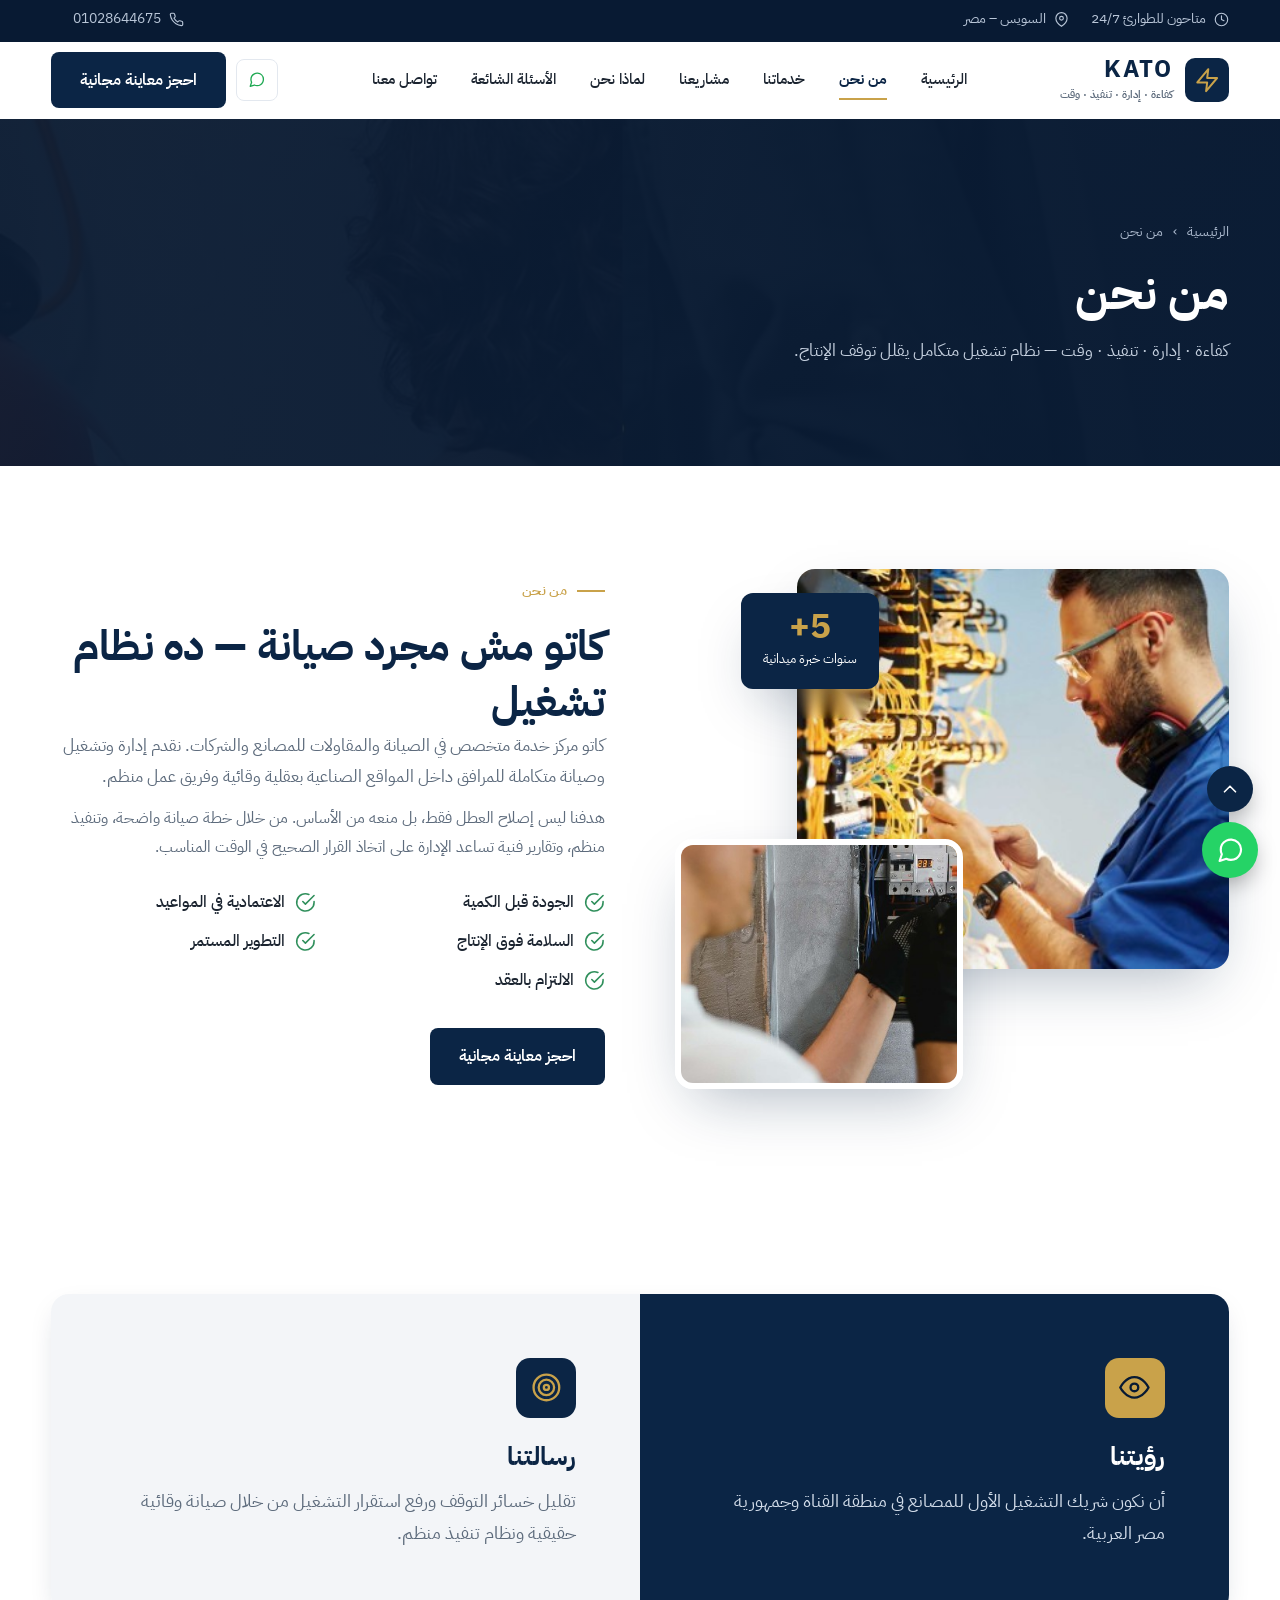
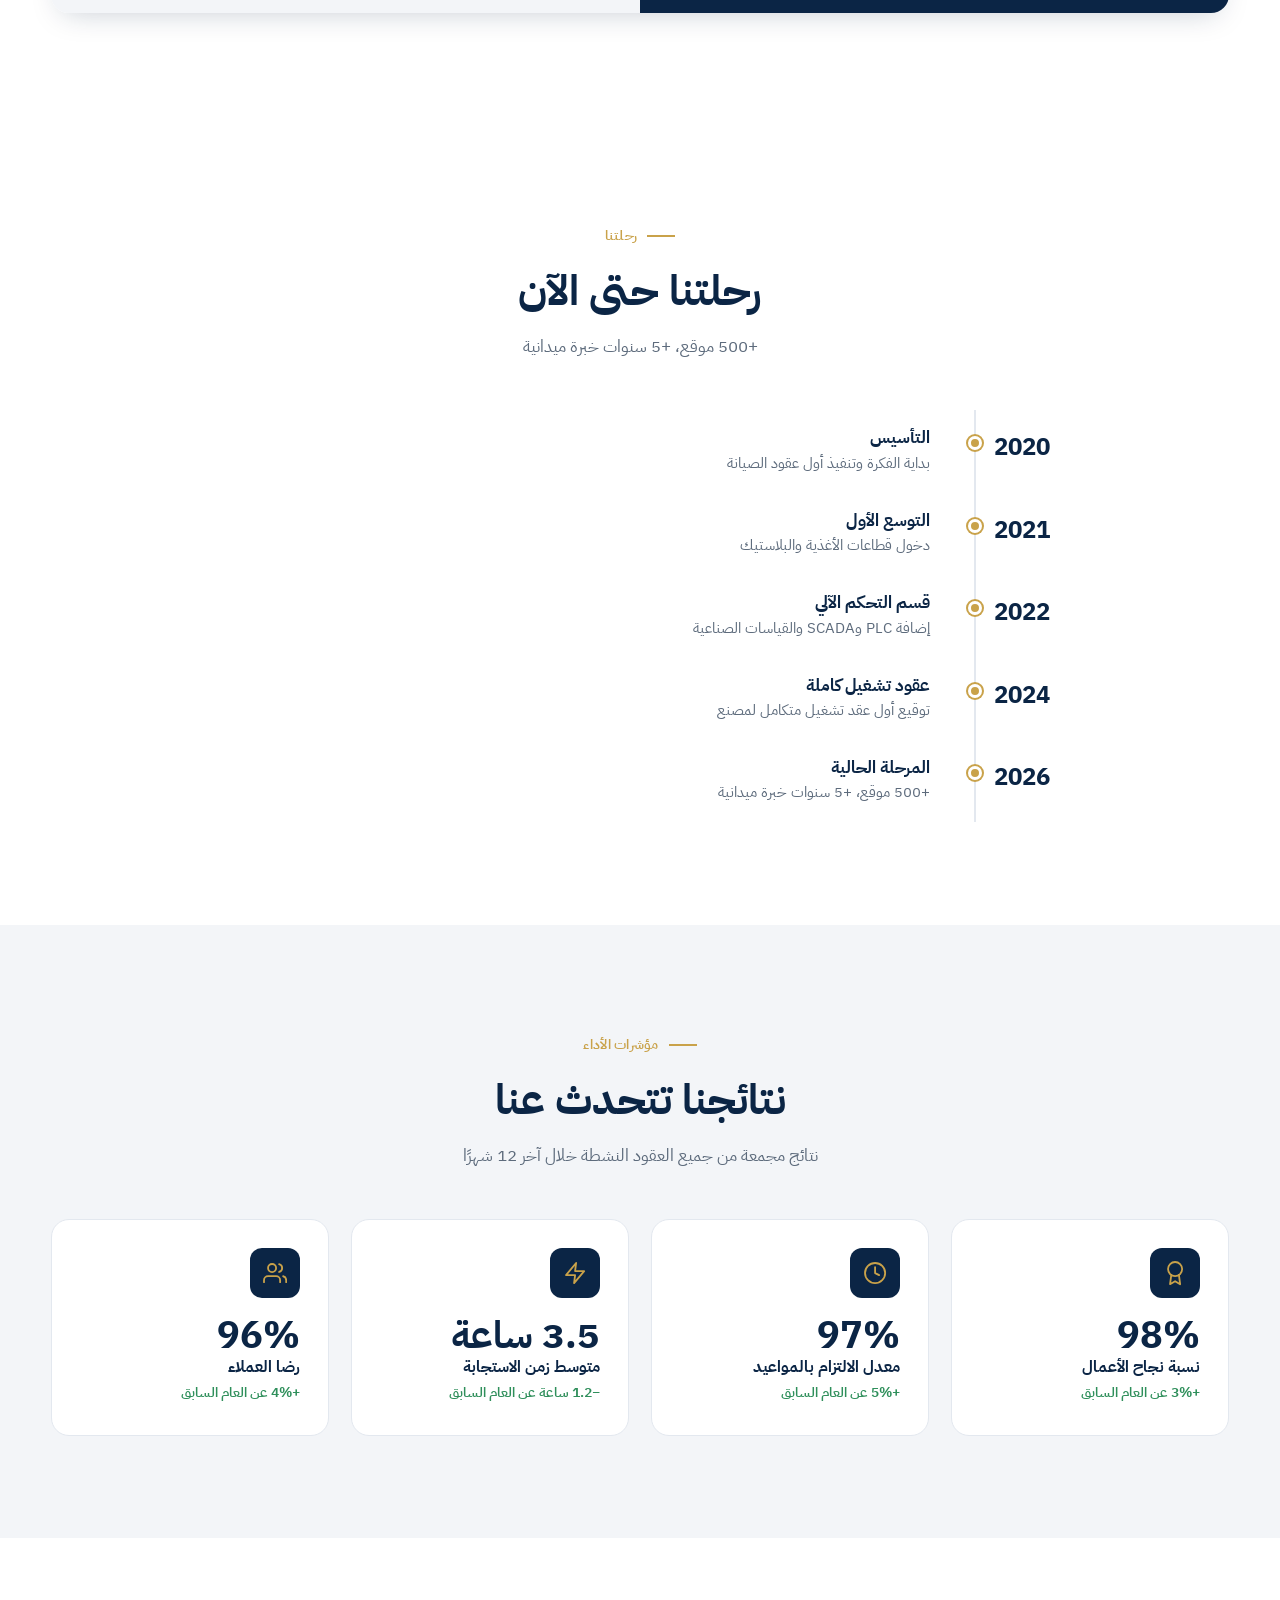
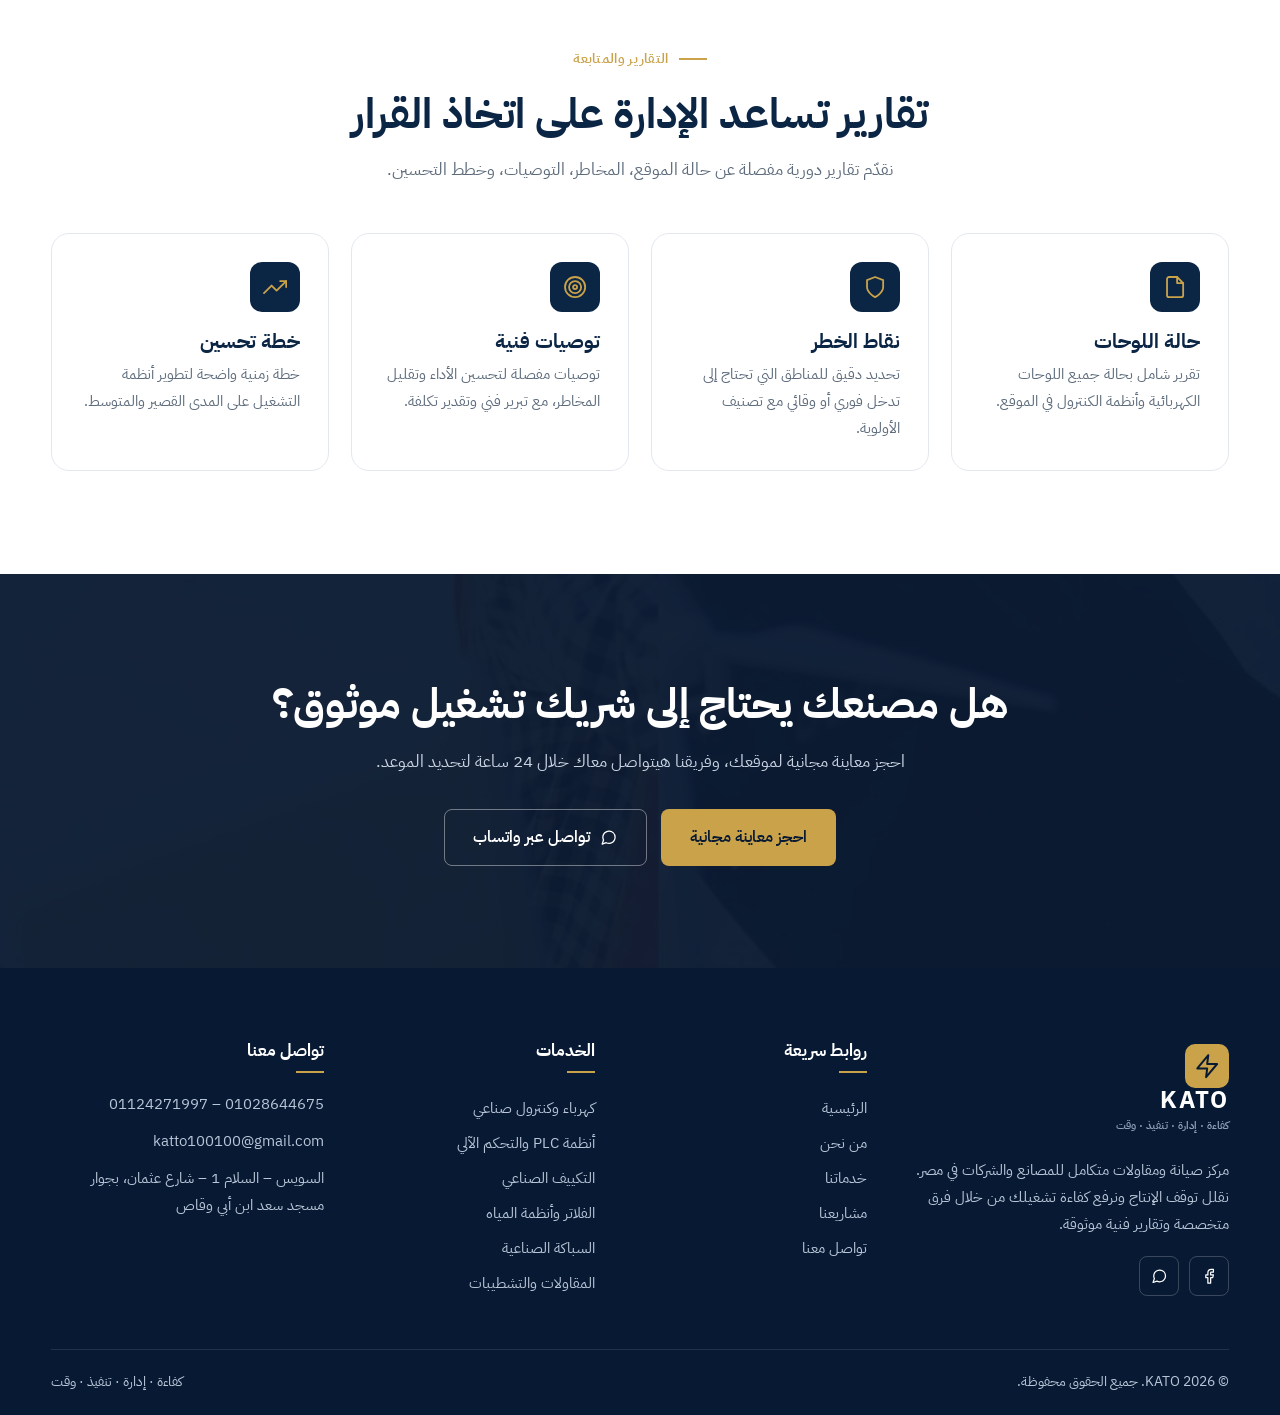
==== about.html @ 9196565a "Add files via upload" ====
<!DOCTYPE html>
<html lang="ar" dir="rtl">
<head>
<meta charset="UTF-8"><meta name="viewport" content="width=device-width,initial-scale=1">
<title>من نحن | KATO – كاتو</title>
<meta name="description" content="كاتو مركز خدمة متخصص في الصيانة والمقاولات للمصانع والشركات، بعقلية وقائية وفريق عمل منظم.">
<meta name="theme-color" content="#0b2545">
<meta property="og:title" content="من نحن | KATO – كاتو"><meta property="og:description" content="كاتو مركز خدمة متخصص في الصيانة والمقاولات للمصانع والشركات، بعقلية وقائية وفريق عمل منظم."><meta property="og:type" content="website"><meta property="og:locale" content="ar_AR">
<link rel="preconnect" href="https://fonts.googleapis.com"><link rel="preconnect" href="https://fonts.gstatic.com" crossorigin>
<link href="https://fonts.googleapis.com/css2?family=IBM+Plex+Sans+Arabic:wght@300;400;500;600;700&display=swap" rel="stylesheet">
<link rel="stylesheet" href="css/style.css">
</head>
<body data-page="about">
<a class="skip" href="#main">تخطي إلى المحتوى</a>
<div id="site-header"></div>
<main id="main">
<section class="phero"><div class="container"><nav class="crumb" aria-label="مسار التنقل"><a href="index.html">الرئيسية</a><span>›</span><span>من نحن</span></nav><h1>من نحن</h1><p class="lead">كفاءة · إدارة · تنفيذ · وقت — نظام تشغيل متكامل يقلل توقف الإنتاج.</p></div></section>
<div data-render="about"></div>
<div data-render="vision"></div>
<div data-render="timeline"></div>
<div data-render="kpis"></div>
<div data-render="reports"></div>
<div data-render="cta"></div>
</main>
<div id="site-footer"></div>
<script src="js/main.js" defer></script>
</body>
</html>
---- css/style.css ----
/* ===== KATO Premium — design tokens ===== */
:root{--navy:#0b2545;--navy-2:#13315c;--navy-3:#081a33;--ink:#1b2430;--mut:#5d6b7c;--line:#e3e8ef;--soft:#f3f5f8;--white:#fff;--gold:#c9a24a;--ok:#2f8f5b;
--r:10px;--r-lg:18px;--sh:0 10px 30px -12px rgba(11,37,69,.25);--sh-lg:0 24px 60px -20px rgba(11,37,69,.35);--w:1240px;--hh:76px;
--f:'IBM Plex Sans Arabic','Tajawal',system-ui,sans-serif}
*,*::before,*::after{box-sizing:border-box;margin:0;padding:0}
html{scroll-behavior:smooth;scroll-padding-top:calc(var(--hh) + 16px)}
body{font-family:var(--f);color:var(--ink);background:var(--white);line-height:1.8;font-size:16px;-webkit-font-smoothing:antialiased;overflow-x:hidden}
img{max-width:100%;display:block}a{color:inherit;text-decoration:none}ul,ol{list-style:none}button{font-family:inherit;cursor:pointer}
:focus-visible{outline:3px solid var(--gold);outline-offset:3px}
.skip{position:absolute;inset-inline-start:12px;top:-60px;background:var(--navy);color:#fff;padding:8px 16px;border-radius:8px;z-index:200}.skip:focus{top:12px}
svg.i{width:1.1em;height:1.1em;fill:none;stroke:currentColor;stroke-width:1.8;stroke-linecap:round;stroke-linejoin:round;flex:none}
.container{width:min(var(--w),92%);margin-inline:auto}.section{padding:clamp(64px,8vw,110px) 0}.section.soft{background:var(--soft)}.section.dark{background:var(--navy);color:#fff}
h1,h2,h3,h4{line-height:1.35;font-weight:700;color:var(--navy)}.dark h1,.dark h2,.dark h3,.dark h4{color:#fff}
h2{font-size:clamp(1.7rem,3.4vw,2.6rem)}h3{font-size:1.25rem}
.eyebrow{display:inline-flex;align-items:center;gap:10px;font-size:.9rem;font-weight:600;color:var(--gold);margin-bottom:14px;letter-spacing:.3px}.eyebrow::before{content:"";width:28px;height:2px;background:var(--gold)}
.lead{color:var(--mut);font-size:1.08rem;max-width:640px}.dark .lead{color:#c5d0df}
.sec-head{display:flex;justify-content:space-between;align-items:flex-end;gap:30px;margin-bottom:48px;flex-wrap:wrap}.sec-head .lead{margin-top:12px}.sec-head.center{flex-direction:column;align-items:center;text-align:center}
/* buttons */
.btn{display:inline-flex;align-items:center;justify-content:center;gap:10px;padding:13px 28px;border-radius:8px;font-weight:600;font-size:.98rem;border:1.5px solid transparent;transition:.3s;white-space:nowrap}
.btn-gold{background:var(--gold);color:var(--navy-3)}.btn-gold:hover{background:#d7b25c;transform:translateY(-2px);box-shadow:0 10px 24px -10px rgba(201,162,74,.8)}
.btn-navy{background:var(--navy);color:#fff}.btn-navy:hover{background:var(--navy-2);transform:translateY(-2px)}
.btn-ghost{border-color:rgba(255,255,255,.4);color:#fff}.btn-ghost:hover{background:#fff;color:var(--navy)}
.btn-line{border-color:var(--line);color:var(--navy)}.btn-line:hover{border-color:var(--navy);background:var(--navy);color:#fff}
.link{display:inline-flex;align-items:center;gap:8px;font-weight:600;color:var(--navy);transition:.3s}.link:hover{gap:14px;color:var(--gold)}
/* header */
.topstrip{background:var(--navy-3);color:#b9c6d8;font-size:.85rem}.topstrip .container{display:flex;justify-content:space-between;gap:16px;padding-block:7px;flex-wrap:wrap}.topstrip span{display:inline-flex;gap:8px;align-items:center;margin-inline-end:22px}
.header{position:sticky;top:0;z-index:100;background:rgba(255,255,255,.96);backdrop-filter:blur(8px);border-bottom:1px solid transparent;transition:.35s}.header .container{display:flex;align-items:center;justify-content:space-between;height:var(--hh);transition:.35s}
.header.scrolled{box-shadow:0 8px 30px -12px rgba(11,37,69,.28);border-color:var(--line)}.header.scrolled .container{height:62px}
.logo{display:flex;align-items:center;gap:12px}.logo .mk{width:44px;height:44px;border-radius:10px;background:var(--navy);color:var(--gold);display:grid;place-items:center;font-size:24px}.logo b{display:block;font-size:1.5rem;letter-spacing:2px;color:var(--navy);line-height:1}.logo small{display:block;font-size:.66rem;color:var(--mut);font-weight:600;margin-top:4px}
.nav{display:flex;gap:6px}.nav a{padding:8px 14px;border-radius:8px;font-weight:500;font-size:.95rem;color:var(--ink);position:relative;transition:.25s}.nav a:hover{color:var(--navy);background:var(--soft)}.nav a.active{color:var(--navy);font-weight:700}.nav a.active::after{content:"";position:absolute;inset-inline:14px;bottom:2px;height:2px;background:var(--gold)}
.hact{display:flex;gap:10px;align-items:center}.wa-btn{width:42px;height:42px;border-radius:8px;border:1.5px solid var(--line);display:grid;place-items:center;color:#1da851;transition:.3s}.wa-btn:hover{background:#25d366;color:#fff;border-color:#25d366}
.burger{display:none;width:44px;height:44px;border:1.5px solid var(--line);border-radius:8px;background:none;color:var(--navy);font-size:22px}
/* hero */
.hero{position:relative;background:var(--navy-3) url(../assets/images/banner1.jpg) center/cover;color:#fff;overflow:hidden}
.hero::before{content:"";position:absolute;inset:0;background:linear-gradient(270deg,rgba(8,26,51,.97) 30%,rgba(8,26,51,.78) 65%,rgba(8,26,51,.9));}
.hero::after{content:"";position:absolute;inset:0;background-image:linear-gradient(rgba(255,255,255,.04) 1px,transparent 1px),linear-gradient(90deg,rgba(255,255,255,.04) 1px,transparent 1px);background-size:56px 56px;mask:linear-gradient(90deg,#000,transparent 80%);-webkit-mask:linear-gradient(90deg,#000,transparent 80%)}
.hero>.container{position:relative;z-index:2;display:grid;grid-template-columns:1.15fr .85fr;gap:60px;align-items:center;padding-block:clamp(70px,9vw,110px) 200px}
.hero h1{color:#fff;font-size:clamp(2.1rem,4.8vw,3.9rem);font-weight:700;margin-bottom:22px}.hero h1 em{font-style:normal;color:var(--gold)}
.hero p.lead{color:#c9d4e3;margin-bottom:34px;font-size:1.12rem}.hero .cta{display:flex;gap:14px;flex-wrap:wrap}
.hero-media{position:relative;height:440px}.hero-media img{position:absolute;border-radius:var(--r-lg);object-fit:cover;box-shadow:var(--sh-lg);border:1px solid rgba(255,255,255,.15)}
.hero-media .a{width:72%;height:300px;inset-inline-end:0;top:0}.hero-media .b{width:58%;height:230px;inset-inline-start:0;bottom:0;border:4px solid var(--navy-3)}
.hero-badge{position:absolute;inset-inline-start:8%;top:18px;background:var(--gold);color:var(--navy-3);border-radius:12px;padding:12px 18px;font-weight:700;display:flex;gap:10px;align-items:center;box-shadow:var(--sh-lg);z-index:3}.hero-badge small{display:block;font-weight:500;font-size:.75rem}
.trustbar{position:absolute;inset-inline:0;bottom:64px;z-index:3;border-top:1px solid rgba(255,255,255,.12);background:rgba(8,26,51,.72);backdrop-filter:blur(6px)}
.trustbar ul{display:flex;justify-content:space-between;gap:20px;padding-block:20px;flex-wrap:wrap}.trustbar li{display:flex;gap:10px;align-items:center;font-size:.95rem;color:#dbe4f0}.trustbar li svg{color:var(--gold);width:1.3em;height:1.3em}
/* stats */
.stats{margin-top:-60px;position:relative;z-index:5}.stats-grid{display:grid;grid-template-columns:repeat(4,1fr);background:#fff;border-radius:var(--r-lg);box-shadow:var(--sh-lg);border:1px solid var(--line)}
.stat{padding:34px 28px;text-align:center;position:relative}.stat+.stat::before{content:"";position:absolute;inset-inline-start:0;top:24%;bottom:24%;width:1px;background:var(--line)}
.stat b{display:flex;justify-content:center;align-items:flex-start;gap:3px;font-size:clamp(2rem,4vw,3rem);line-height:1.1;color:var(--navy);font-weight:700}.stat b sup{font-size:.5em;color:var(--gold);margin-top:.3em}.stat>span{display:block;color:var(--mut);font-size:.95rem}
/* services cards */
.svc-grid{display:grid;grid-template-columns:repeat(3,1fr);gap:26px}
.svc{background:#fff;border:1px solid var(--line);border-radius:var(--r-lg);overflow:hidden;display:flex;flex-direction:column;transition:.4s}.svc:hover{transform:translateY(-8px);box-shadow:var(--sh-lg);border-color:transparent}
.svc .ph{position:relative;aspect-ratio:16/10;overflow:hidden}.svc .ph img{width:100%;height:100%;object-fit:cover;transition:.7s}.svc:hover .ph img{transform:scale(1.08)}
.svc .ph::after{content:"";position:absolute;inset:0;background:linear-gradient(0deg,rgba(8,26,51,.65),transparent 55%)}.svc .num{position:absolute;z-index:2;inset-inline-start:18px;bottom:14px;color:#fff;font-size:1.9rem;font-weight:700;opacity:.95}.svc .ico{position:absolute;z-index:2;inset-inline-end:16px;top:16px;width:46px;height:46px;border-radius:10px;background:var(--gold);color:var(--navy-3);display:grid;place-items:center;font-size:22px}
.svc .bd{padding:26px 26px 28px;display:flex;flex-direction:column;flex:1}.svc h3{margin-bottom:6px}.svc .sh{color:var(--mut);font-size:.92rem;margin-bottom:14px}.svc ul{margin-bottom:20px}.svc li{display:flex;gap:10px;padding:3px 0;font-size:.95rem}.svc li svg{color:var(--gold);margin-top:6px;width:1em}.svc .link{margin-top:auto}
/* featured */
.feat{display:grid;grid-template-columns:1fr 1fr;gap:70px;align-items:center}.feat .img{position:relative}.feat .img>img{width:100%;height:520px;object-fit:cover;border-radius:var(--r-lg);box-shadow:var(--sh-lg)}
.feat .float{position:absolute;inset-inline-end:-24px;bottom:34px;background:var(--navy);color:#fff;border-radius:14px;padding:22px 26px;box-shadow:var(--sh-lg);max-width:260px}.float b{font-size:1.5rem;color:var(--gold);display:block;line-height:1.3}.float span{font-size:.9rem;color:#c5d0df}
.steps-v li{display:flex;gap:20px;padding:20px 0;border-bottom:1px solid var(--line);position:relative}.steps-v li:last-child{border:0}.steps-v .k{width:56px;height:56px;border-radius:12px;background:var(--navy);color:var(--gold);display:grid;place-items:center;font-size:1.6rem;font-weight:700;flex:none}.steps-v h4{font-size:1.15rem}.steps-v p{color:var(--mut);font-size:.95rem}
/* about */
.about{display:grid;grid-template-columns:1fr 1fr;gap:70px;align-items:center}.about .imgs{position:relative;height:520px}.about .imgs img{position:absolute;object-fit:cover;border-radius:var(--r-lg);box-shadow:var(--sh-lg)}.about .i1{width:78%;height:400px;inset-inline-start:0;top:0}.about .i2{width:52%;height:250px;inset-inline-end:0;bottom:0;border:6px solid #fff}
.about .exp{position:absolute;inset-inline-end:12%;top:24px;background:var(--navy);color:#fff;padding:16px 22px;border-radius:12px;text-align:center;z-index:2;box-shadow:var(--sh-lg)}.exp b{display:block;font-size:2.2rem;color:var(--gold);line-height:1}
.checks{display:grid;grid-template-columns:1fr 1fr;gap:10px 24px;margin:26px 0 34px}.checks li{display:flex;gap:10px;align-items:center;font-weight:500}.checks svg{color:var(--ok);width:1.3em;height:1.3em}.about p+p{margin-top:12px;color:var(--mut)}.about .lead{margin-bottom:12px}
/* why */
.why{display:grid;grid-template-columns:.9fr 1.1fr;gap:64px;align-items:start}.why .sticky{position:sticky;top:110px}.why .sticky img{width:100%;height:480px;object-fit:cover;border-radius:var(--r-lg);margin-top:30px}
.why-list li{display:grid;grid-template-columns:70px 1fr;gap:18px;padding:26px 0;border-bottom:1px solid rgba(255,255,255,.14)}.why-list li:first-child{padding-top:0}.why-list b{font-size:2.4rem;color:var(--gold);font-weight:300;line-height:1}.why-list h4{font-size:1.2rem;margin-bottom:4px}.why-list p{color:#b9c6d8;font-size:.96rem}
/* industries */
.ind-grid{display:grid;grid-template-columns:repeat(4,1fr);gap:18px}.ind{position:relative;border-radius:var(--r-lg);overflow:hidden;aspect-ratio:3/4;color:#fff;isolation:isolate}.ind img{position:absolute;inset:0;width:100%;height:100%;object-fit:cover;z-index:-2;transition:.7s}.ind::before{content:"";position:absolute;inset:0;z-index:-1;background:linear-gradient(0deg,rgba(8,26,51,.92),rgba(8,26,51,.2) 60%);transition:.4s}
.ind:hover img{transform:scale(1.1)}.ind:hover::before{background:linear-gradient(0deg,rgba(11,37,69,.97),rgba(11,37,69,.7))}.ind .in{position:absolute;inset-inline:0;bottom:0;padding:22px}.ind h3{color:#fff;font-size:1.15rem}.ind p{font-size:.88rem;color:#d3ddea;max-height:0;opacity:0;overflow:hidden;transition:.5s}.ind:hover p,.ind:focus-within p{max-height:120px;opacity:1;margin-top:8px}.ind .n{position:absolute;inset-inline-start:20px;top:16px;font-size:.85rem;color:var(--gold);font-weight:700}
/* projects */
.filters{display:flex;gap:8px;flex-wrap:wrap;margin-bottom:34px}.filters button{padding:9px 22px;border-radius:30px;border:1.5px solid var(--line);background:#fff;font-weight:600;color:var(--ink);transition:.25s}.filters button:hover{border-color:var(--navy)}.filters button.on{background:var(--navy);color:#fff;border-color:var(--navy)}
.masonry{columns:3;column-gap:22px}.pj{break-inside:avoid;margin-bottom:22px;position:relative;border-radius:var(--r-lg);overflow:hidden;cursor:pointer;background:var(--navy);display:block;width:100%;border:0;text-align:start;color:#fff}.pj img{width:100%;object-fit:cover;transition:.7s}.pj.t1 img{aspect-ratio:4/5}.pj.t2 img{aspect-ratio:1/1}.pj.t3 img{aspect-ratio:4/3}.pj:hover img{transform:scale(1.06);opacity:.5}
.pj .ov{position:absolute;inset:0;padding:22px;display:flex;flex-direction:column;justify-content:flex-end;background:linear-gradient(0deg,rgba(8,26,51,.9),transparent 60%)}.pj .tp{font-size:.78rem;color:var(--gold);font-weight:700;letter-spacing:.3px}.pj h3{color:#fff;font-size:1.1rem;margin:2px 0}.pj small{color:#c5d0df;font-size:.84rem}.pj .pl{position:absolute;inset-inline-end:16px;top:16px;width:40px;height:40px;border-radius:50%;background:var(--gold);color:var(--navy-3);display:grid;place-items:center;opacity:0;transform:scale(.6);transition:.35s}.pj:hover .pl{opacity:1;transform:none}
.modal{position:fixed;inset:0;z-index:300;display:grid;place-items:center;padding:20px;background:rgba(8,26,51,.78);backdrop-filter:blur(4px)}.modal[hidden]{display:none}.mbox{background:#fff;border-radius:var(--r-lg);width:min(880px,100%);max-height:92vh;overflow:auto;display:grid;grid-template-columns:1fr 1fr;position:relative}.mbox img{width:100%;height:100%;min-height:340px;object-fit:cover}.mbox .mb{padding:38px 34px}.mbox .x{position:absolute;inset-inline-start:12px;top:12px;width:38px;height:38px;border-radius:50%;background:#fff;border:0;font-size:22px;color:var(--navy);z-index:2;box-shadow:var(--sh)}
.mbox dl{display:grid;grid-template-columns:auto 1fr;gap:6px 14px;margin:14px 0;font-size:.92rem}.mbox dt{color:var(--mut)}.mbox dd{font-weight:600}.res-pill{display:inline-flex;align-items:baseline;gap:10px;background:var(--soft);border-inline-start:3px solid var(--gold);padding:10px 16px;border-radius:8px;margin:12px 0 20px}.res-pill b{font-size:1.8rem;color:var(--navy);line-height:1}
/* process */
.proc{display:grid;grid-template-columns:repeat(6,1fr);gap:0;position:relative}.proc::before{content:"";position:absolute;top:32px;inset-inline:8%;height:2px;background:repeating-linear-gradient(90deg,var(--line) 0 8px,transparent 8px 14px)}
.pstep{text-align:center;padding:0 12px;position:relative}.pstep .c{width:64px;height:64px;border-radius:50%;background:#fff;border:2px solid var(--navy);color:var(--navy);display:grid;place-items:center;margin:0 auto 18px;font-weight:700;font-size:1.25rem;position:relative;z-index:1;transition:.35s}.pstep:hover .c{background:var(--navy);color:var(--gold);transform:translateY(-4px)}.pstep h4{font-size:1.02rem;margin-bottom:6px}.pstep p{font-size:.88rem;color:var(--mut);line-height:1.6}
/* safety */
.safety{display:grid;grid-template-columns:1fr 1fr;gap:64px;align-items:center}.safety .img{position:relative}.safety .img img{width:100%;height:470px;object-fit:cover;border-radius:var(--r-lg)}.safety .img::after{content:"";position:absolute;inset:-14px auto auto -14px;width:44%;height:44%;border:2px solid var(--gold);border-radius:var(--r-lg);z-index:-1}
.slist{display:grid;gap:14px;margin:28px 0}.slist li{display:flex;gap:14px;align-items:flex-start;padding:14px 18px;background:rgba(255,255,255,.06);border:1px solid rgba(255,255,255,.1);border-radius:10px}.slist svg{color:var(--gold);width:1.4em;height:1.4em;margin-top:3px}.badges{display:flex;flex-wrap:wrap;gap:10px}.badges span{padding:6px 16px;border:1px solid rgba(255,255,255,.28);border-radius:30px;font-size:.88rem;font-weight:600}
/* vision */
.vm{display:grid;grid-template-columns:1fr 1fr;border-radius:var(--r-lg);overflow:hidden;box-shadow:var(--sh)}.vm>div{padding:clamp(34px,5vw,64px)}.vm .v{background:var(--navy);color:#fff}.vm .m{background:var(--soft)}.vm .ic{width:60px;height:60px;border-radius:14px;display:grid;place-items:center;font-size:28px;margin-bottom:22px;background:var(--gold);color:var(--navy-3)}.vm .m .ic{background:var(--navy);color:var(--gold)}.vm h3{font-size:1.6rem;margin-bottom:12px}.vm .v h3{color:#fff}.vm p{font-size:1.1rem;color:var(--mut)}.vm .v p{color:#d3ddea}
/* testimonials */
.tes-grid{display:grid;grid-template-columns:repeat(3,1fr);gap:24px}.tes{background:#fff;border:1px solid var(--line);border-radius:var(--r-lg);padding:32px;position:relative;transition:.35s}.tes:hover{box-shadow:var(--sh);transform:translateY(-4px)}.tes::before{content:"”";position:absolute;inset-inline-end:26px;top:6px;font-size:5rem;line-height:1;color:var(--gold);opacity:.35;font-family:Georgia,serif}.stars{color:var(--gold);letter-spacing:3px;margin-bottom:12px}.tes p{color:var(--ink);margin-bottom:20px}.who{display:flex;gap:12px;align-items:center;border-top:1px solid var(--line);padding-top:16px}.who .av{width:46px;height:46px;border-radius:50%;background:var(--navy);color:var(--gold);display:grid;place-items:center;font-weight:700}.who b{display:block;color:var(--navy)}.who small{color:var(--mut)}
/* faq */
.faq-wrap{display:grid;grid-template-columns:.8fr 1.2fr;gap:64px;align-items:start}.faq details{border:1px solid var(--line);border-radius:12px;margin-bottom:12px;background:#fff;transition:.3s}.faq details[open]{border-color:var(--navy);box-shadow:var(--sh)}.faq summary{cursor:pointer;list-style:none;padding:20px 24px;font-weight:600;color:var(--navy);display:flex;justify-content:space-between;align-items:center;gap:16px}.faq summary::-webkit-details-marker{display:none}.faq summary svg{transition:.3s;color:var(--gold)}.faq details[open] summary svg{transform:rotate(45deg)}.faq .ans{padding:0 24px 22px;color:var(--mut)}
/* cta */
.cta-band{position:relative;background:var(--navy-3) url(../assets/images/banner2.jpg) center/cover;color:#fff;text-align:center;isolation:isolate}.cta-band::before{content:"";position:absolute;inset:0;background:rgba(8,26,51,.88);z-index:-1}.cta-band h2{color:#fff;max-width:760px;margin:0 auto 14px}.cta-band .lead{margin:0 auto 32px;color:#c9d4e3}.cta-band .cta{display:flex;gap:14px;justify-content:center;flex-wrap:wrap}
/* plans */
.plans{display:grid;grid-template-columns:repeat(3,1fr);gap:24px;align-items:stretch}.plan{border:1px solid var(--line);border-radius:var(--r-lg);padding:34px 30px;background:#fff;display:flex;flex-direction:column;position:relative}.plan.rec{background:var(--navy);color:#fff;border-color:var(--navy);transform:translateY(-12px);box-shadow:var(--sh-lg)}.plan.rec h3{color:#fff}.plan .bd{align-self:flex-start;font-size:.78rem;font-weight:700;letter-spacing:.5px;padding:3px 14px;border-radius:30px;background:var(--soft);color:var(--navy);margin-bottom:14px}.plan.rec .bd{background:var(--gold);color:var(--navy-3)}.plan>p{color:var(--mut);font-size:.95rem;margin:8px 0 18px}.plan.rec>p{color:#c5d0df}.plan table{width:100%;border-collapse:collapse;font-size:.92rem;margin-bottom:22px}.plan td{padding:9px 0;border-bottom:1px solid var(--line)}.plan.rec td{border-color:rgba(255,255,255,.14)}.plan td:first-child{color:var(--mut)}.plan.rec td:first-child{color:#aab8cc}.plan td:last-child{font-weight:600;text-align:end}.plan .btn{margin-top:auto}.plan small{display:block;margin-top:12px;color:var(--mut);font-size:.8rem;text-align:center}.plan.rec small{color:#aab8cc}
/* service detail rows */
.drow{display:grid;grid-template-columns:1fr 1fr;gap:60px;align-items:center;padding-block:56px;border-bottom:1px solid var(--line)}.drow:last-child{border:0}.drow:nth-child(even) .dimg{order:2}.dimg{position:relative}.dimg img{width:100%;height:420px;object-fit:cover;border-radius:var(--r-lg);box-shadow:var(--sh)}.dimg .big{position:absolute;inset-inline-end:-10px;top:-28px;font-size:5rem;font-weight:700;color:var(--navy);opacity:.09;line-height:1}
.dcols{display:grid;grid-template-columns:1fr 1fr;gap:26px;margin:22px 0}.dcols h4{font-size:1rem;margin-bottom:8px;padding-bottom:8px;border-bottom:2px solid var(--gold);display:inline-block}.dcols li{display:flex;gap:8px;font-size:.93rem;padding:2px 0;color:var(--mut)}.dcols li svg{color:var(--ok);margin-top:7px;width:.95em}.tags{display:flex;flex-wrap:wrap;gap:8px;margin-bottom:22px}.tags span{font-size:.82rem;padding:3px 14px;background:var(--soft);border-radius:30px;color:var(--navy);font-weight:500}
/* misc blocks */
.grid4{display:grid;grid-template-columns:repeat(4,1fr);gap:22px}.card{background:#fff;border:1px solid var(--line);border-radius:var(--r-lg);padding:28px;transition:.35s}.card:hover{box-shadow:var(--sh);transform:translateY(-4px)}.card .ic{width:50px;height:50px;border-radius:12px;background:var(--navy);color:var(--gold);display:grid;place-items:center;font-size:22px;margin-bottom:16px}.card p{color:var(--mut);font-size:.94rem;margin-top:6px}.card .big{font-size:2.4rem;font-weight:700;color:var(--navy);line-height:1.1}.card .tr{color:var(--ok);font-weight:600;font-size:.88rem}
.tl{position:relative;max-width:820px;margin-inline:auto}.tl::before{content:"";position:absolute;inset-inline-start:74px;top:0;bottom:0;width:2px;background:var(--line)}.tl li{display:grid;grid-template-columns:100px 1fr;gap:20px;padding:16px 0;position:relative}.tl li::after{content:"";position:absolute;inset-inline-start:68px;top:26px;width:14px;height:14px;border-radius:50%;background:var(--gold);border:3px solid #fff;box-shadow:0 0 0 2px var(--gold)}.tl b{font-size:1.5rem;color:var(--navy)}.tl h4{font-size:1.08rem}.tl p{color:var(--mut);font-size:.94rem}
.phero{background:var(--navy) url(../assets/images/banner3.jpg) center/cover;color:#fff;position:relative;isolation:isolate;padding-block:clamp(60px,8vw,100px)}.phero::before{content:"";position:absolute;inset:0;background:linear-gradient(270deg,rgba(8,26,51,.96),rgba(8,26,51,.85));z-index:-1}.phero h1{color:#fff;font-size:clamp(2rem,4vw,3rem);margin-bottom:10px}.phero .lead{color:#c5d0df}.crumb{display:flex;gap:10px;font-size:.88rem;color:#aab8cc;margin-bottom:16px;align-items:center}.crumb a:hover{color:var(--gold)}
/* contact */
.ct{display:grid;grid-template-columns:.85fr 1.15fr;gap:56px;align-items:start}.cinfo li{display:flex;gap:16px;padding:16px 0;border-bottom:1px solid var(--line);align-items:flex-start}.cinfo .ic{width:46px;height:46px;border-radius:10px;background:var(--navy);color:var(--gold);display:grid;place-items:center;font-size:20px;flex:none}.cinfo h4{font-size:1rem}.cinfo a,.cinfo span{color:var(--mut);font-size:.94rem;word-break:break-word}.cinfo a:hover{color:var(--navy)}
.form{background:#fff;border:1px solid var(--line);border-radius:var(--r-lg);padding:clamp(24px,4vw,44px);box-shadow:var(--sh)}.form h3{margin-bottom:4px}.frow{display:grid;grid-template-columns:1fr 1fr;gap:16px}.field{margin-top:16px}.field label{display:block;font-weight:600;font-size:.92rem;margin-bottom:6px;color:var(--navy)}.field input,.field select,.field textarea{width:100%;padding:13px 16px;border:1.5px solid var(--line);border-radius:8px;font:inherit;background:var(--soft);transition:.25s}.field input:focus,.field select:focus,.field textarea:focus{outline:0;border-color:var(--navy);background:#fff}.field.err input,.field.err select,.field.err textarea{border-color:#c0392b}.field em{color:#c0392b;font-size:.82rem;font-style:normal;display:block;min-height:0}.form .btn{width:100%;margin-top:22px}.ok{margin-top:16px;padding:14px 18px;border-radius:8px;background:#e8f5ee;color:#1f6b45;font-weight:600}
.map{margin-top:56px;border-radius:var(--r-lg);overflow:hidden;box-shadow:var(--sh);height:380px}.map iframe{width:100%;height:100%;border:0}
/* footer */
.footer{background:var(--navy-3);color:#b9c6d8;padding-top:72px}.fgrid{display:grid;grid-template-columns:1.4fr 1fr 1fr 1.2fr;gap:44px;padding-bottom:48px}.footer h4{color:#fff;font-size:1.05rem;margin-bottom:18px;position:relative;padding-bottom:10px}.footer h4::after{content:"";position:absolute;inset-inline-start:0;bottom:0;width:28px;height:2px;background:var(--gold)}.footer a{display:block;padding:4px 0;font-size:.94rem;transition:.25s}.footer a:hover{color:var(--gold);padding-inline-start:6px}.footer p{font-size:.94rem;margin-bottom:10px}.footer .logo b{color:#fff}.footer .logo small{color:#8fa1ba}.footer .logo{margin-bottom:18px}.footer .logo .mk{background:var(--gold);color:var(--navy-3)}
.soc{display:flex;gap:10px;margin-top:18px}.footer .soc a{width:40px;height:40px;border-radius:8px;border:1px solid rgba(255,255,255,.2);display:grid;place-items:center;padding:0;color:#fff}.footer .soc a:hover{background:var(--gold);color:var(--navy-3);padding:0;border-color:var(--gold)}.fbot{border-top:1px solid rgba(255,255,255,.1);padding-block:20px;display:flex;justify-content:space-between;gap:12px;font-size:.86rem;flex-wrap:wrap}
.fab{position:fixed;inset-inline-start:22px;bottom:22px;display:flex;flex-direction:column;gap:10px;z-index:90}.fab a,.fab button{width:56px;height:56px;border-radius:50%;display:grid;place-items:center;color:#fff;font-size:26px;box-shadow:0 10px 24px -6px rgba(0,0,0,.4);border:0;transition:.3s}.fab .wa{background:#25d366}.fab .wa:hover{transform:scale(1.08)}.fab .up{background:var(--navy);width:46px;height:46px;font-size:20px;margin-inline:5px;opacity:0;visibility:hidden;transform:translateY(10px)}.fab .up.show{opacity:1;visibility:visible;transform:none}
/* reveal */
.rv{opacity:0;transform:translateY(28px);transition:opacity .8s,transform .8s}.rv.in{opacity:1;transform:none}.d1{transition-delay:.1s}.d2{transition-delay:.2s}.d3{transition-delay:.3s}
/* responsive */
@media(max-width:1080px){.svc-grid,.tes-grid,.plans{grid-template-columns:repeat(2,1fr)}.ind-grid,.grid4{grid-template-columns:repeat(2,1fr)}.proc{grid-template-columns:repeat(3,1fr);row-gap:36px}.proc::before{display:none}.fgrid{grid-template-columns:1fr 1fr}.masonry{columns:2}.plan.rec{transform:none}}
@media(max-width:900px){.nav{position:fixed;inset-inline:0;top:var(--hh);background:#fff;flex-direction:column;padding:16px 4%;gap:0;border-bottom:1px solid var(--line);box-shadow:var(--sh);transform:translateY(-130%);transition:.4s;z-index:-1}.nav.open{transform:none}.nav a{padding:14px 8px;border-bottom:1px solid var(--soft)}.nav a.active::after{display:none}.burger{display:grid;place-items:center}.hact .btn{display:none}
.hero>.container,.feat,.about,.why,.safety,.faq-wrap,.ct,.drow,.vm,.mbox{grid-template-columns:1fr}.hero-media{display:none}.hero>.container{padding-bottom:190px}.stats-grid{grid-template-columns:repeat(2,1fr)}.stat:nth-child(3)::before{display:none}.stat:nth-child(n+3){border-top:1px solid var(--line)}.feat .float{inset-inline-end:12px}.feat .img>img,.safety .img img,.dimg img{height:320px}.about .imgs{height:420px}.drow:nth-child(even) .dimg{order:0}.why .sticky{position:static}.dcols{grid-template-columns:1fr}.mbox img{min-height:220px;height:240px}.trustbar ul{gap:10px 20px}}
@media(max-width:600px){.svc-grid,.tes-grid,.plans,.checks,.frow{grid-template-columns:1fr}.masonry{columns:1}.ind-grid{grid-template-columns:1fr 1fr;gap:12px}.ind{aspect-ratio:1/1.15}.proc{grid-template-columns:1fr;gap:0}.pstep{display:grid;grid-template-columns:64px 1fr;gap:16px;text-align:start;padding:0 0 26px;position:relative}.pstep .c{margin:0}.pstep::after{content:"";position:absolute;inset-inline-start:31px;top:64px;bottom:0;width:2px;background:var(--line)}.pstep:last-child::after{display:none}.grid4{grid-template-columns:1fr}.fgrid{grid-template-columns:1fr}.topstrip .container>div:last-child{display:none}.stat{padding:24px 12px}.tl::before{inset-inline-start:14px}.tl li{grid-template-columns:1fr;padding-inline-start:42px}.tl li::after{inset-inline-start:8px}.hero .cta .btn{flex:1}.trustbar li{font-size:.85rem}.fab{inset-inline-start:12px;bottom:12px}}
@media(prefers-reduced-motion:reduce){*{animation:none!important;transition:none!important;scroll-behavior:auto!important}.rv{opacity:1;transform:none}}
[hidden]{display:none!important}
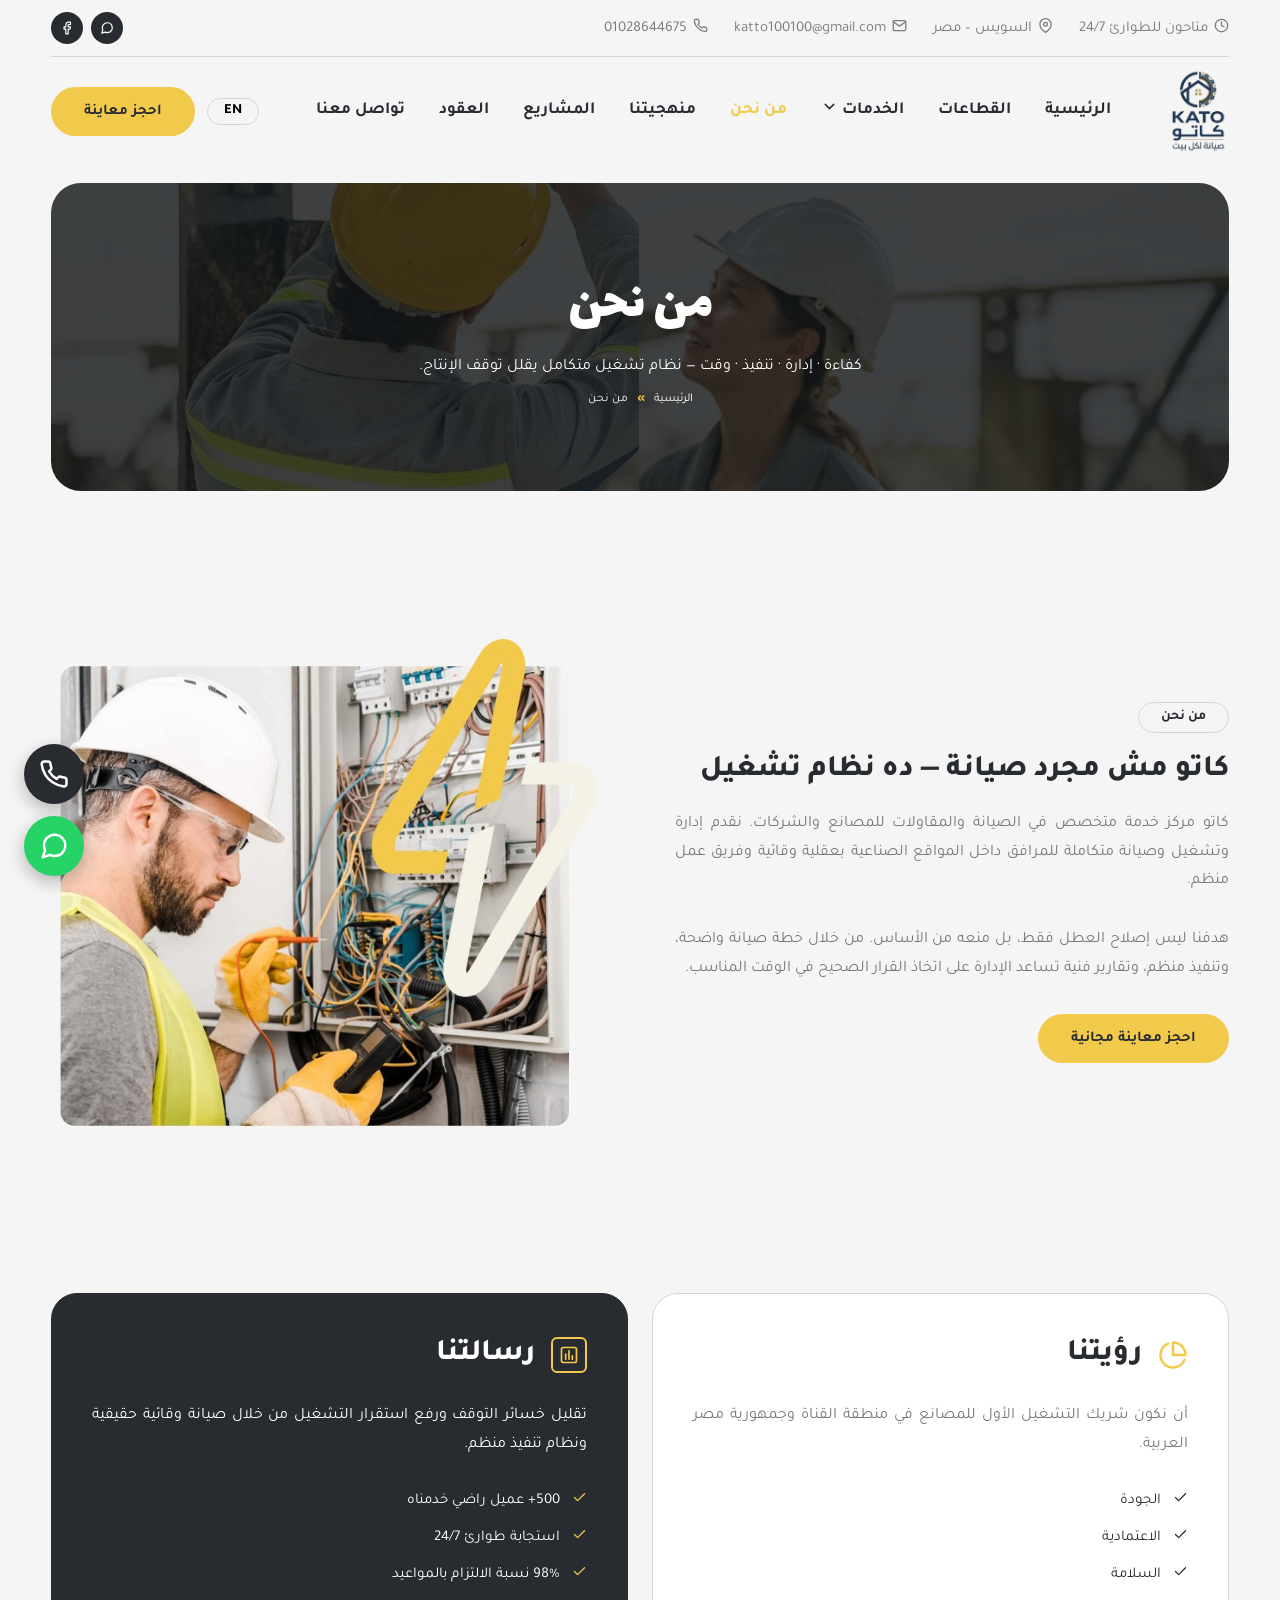
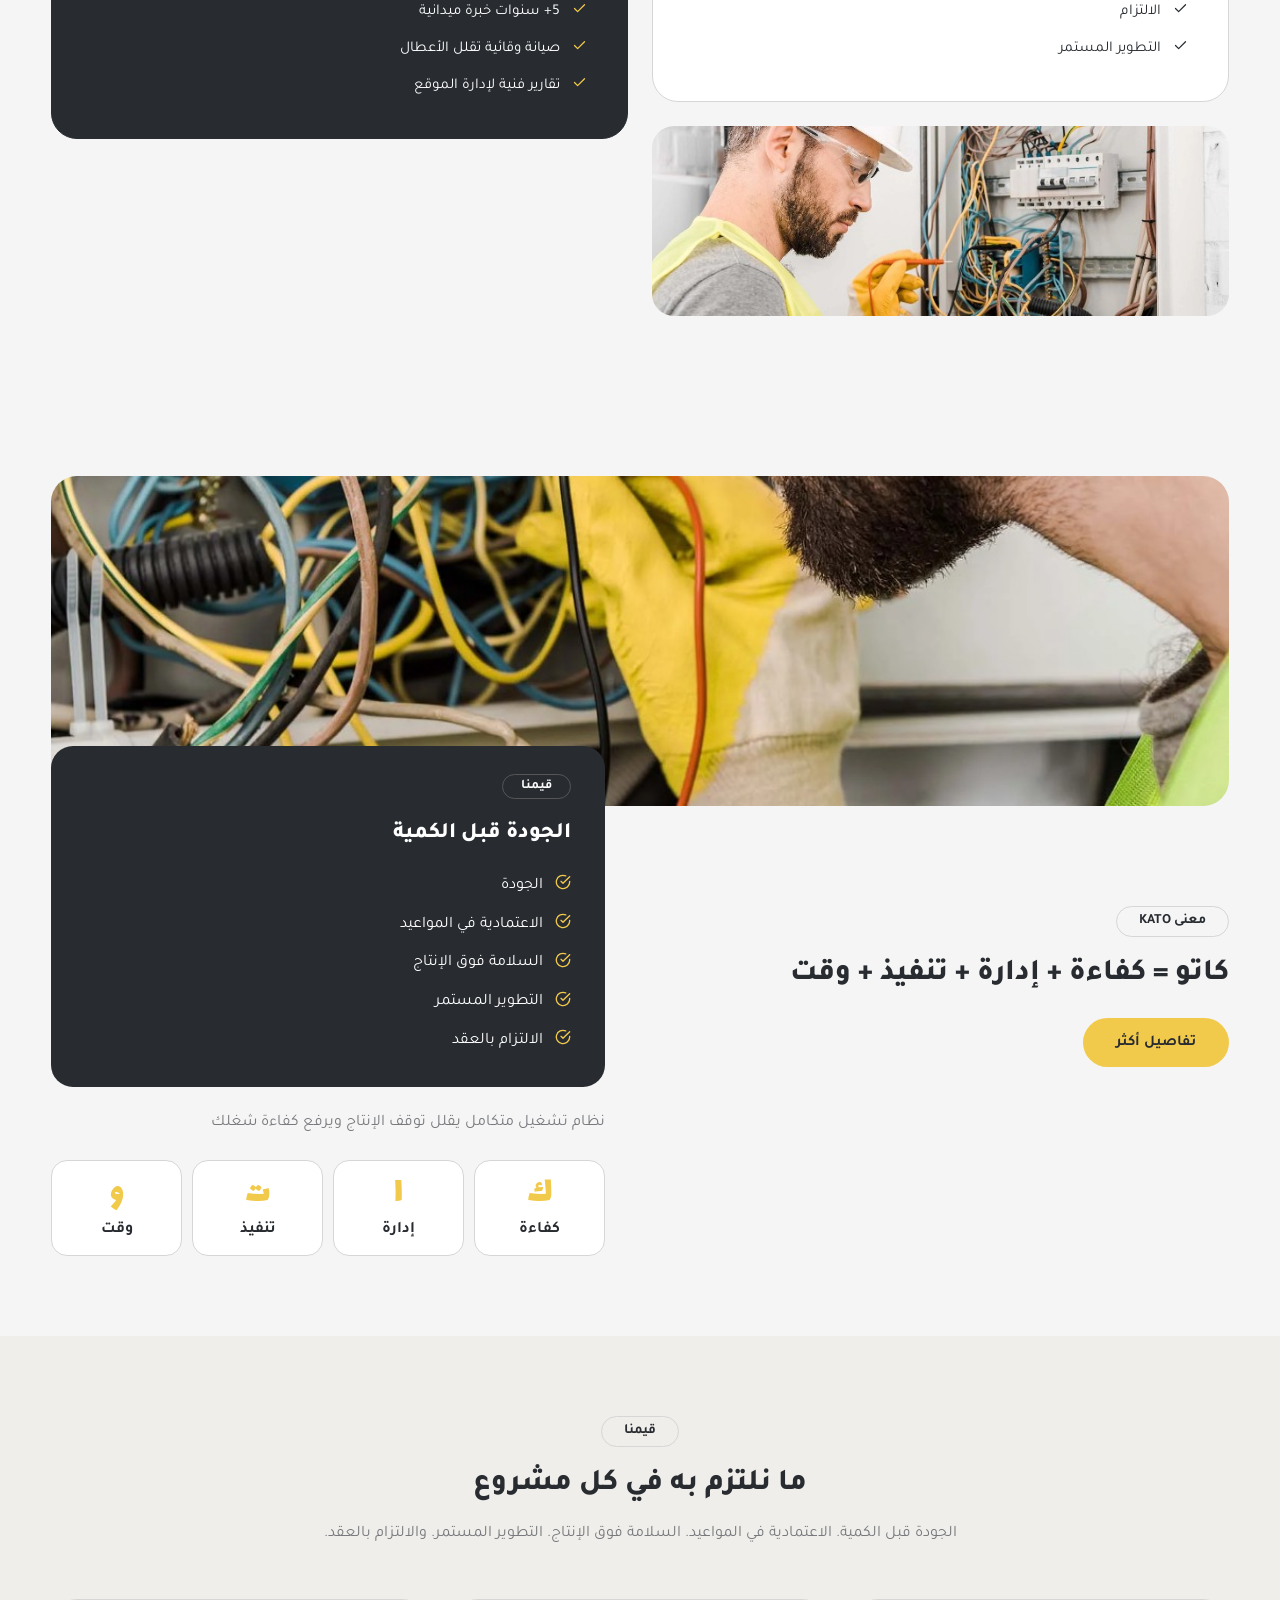
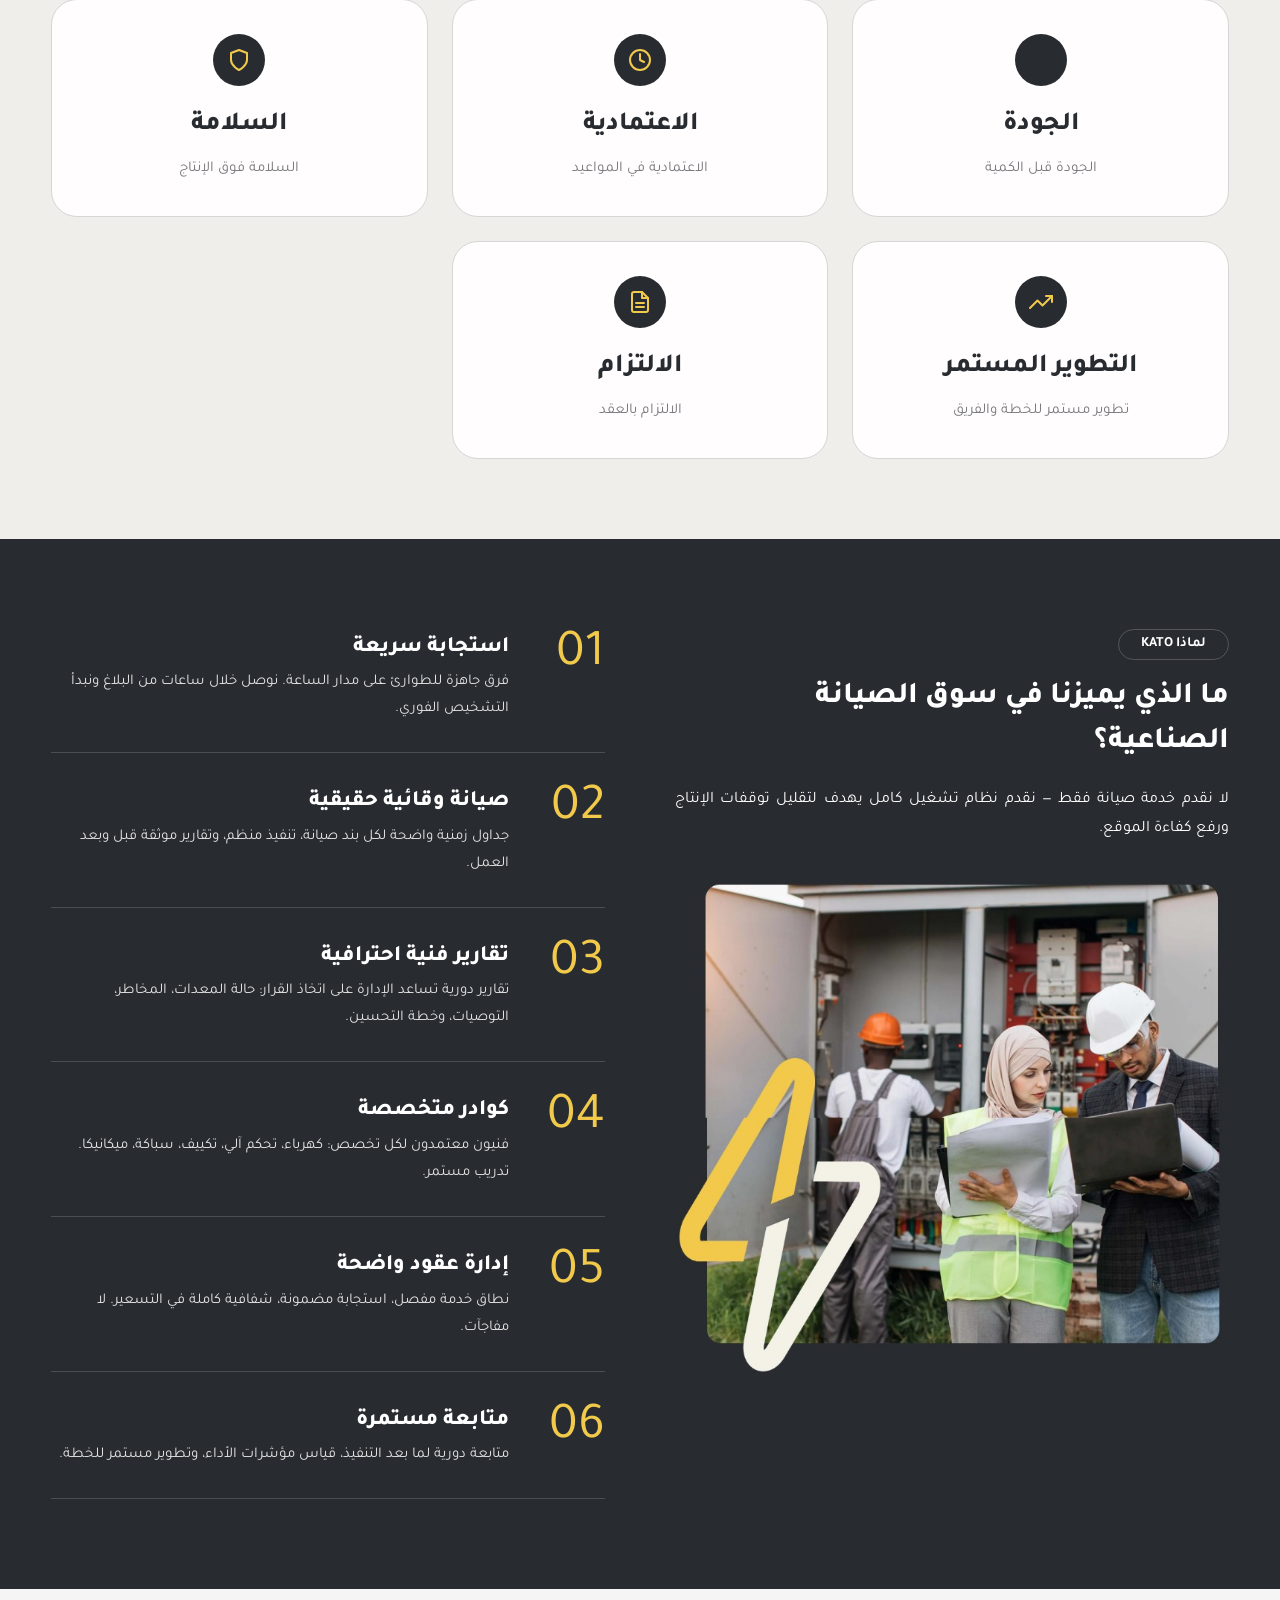
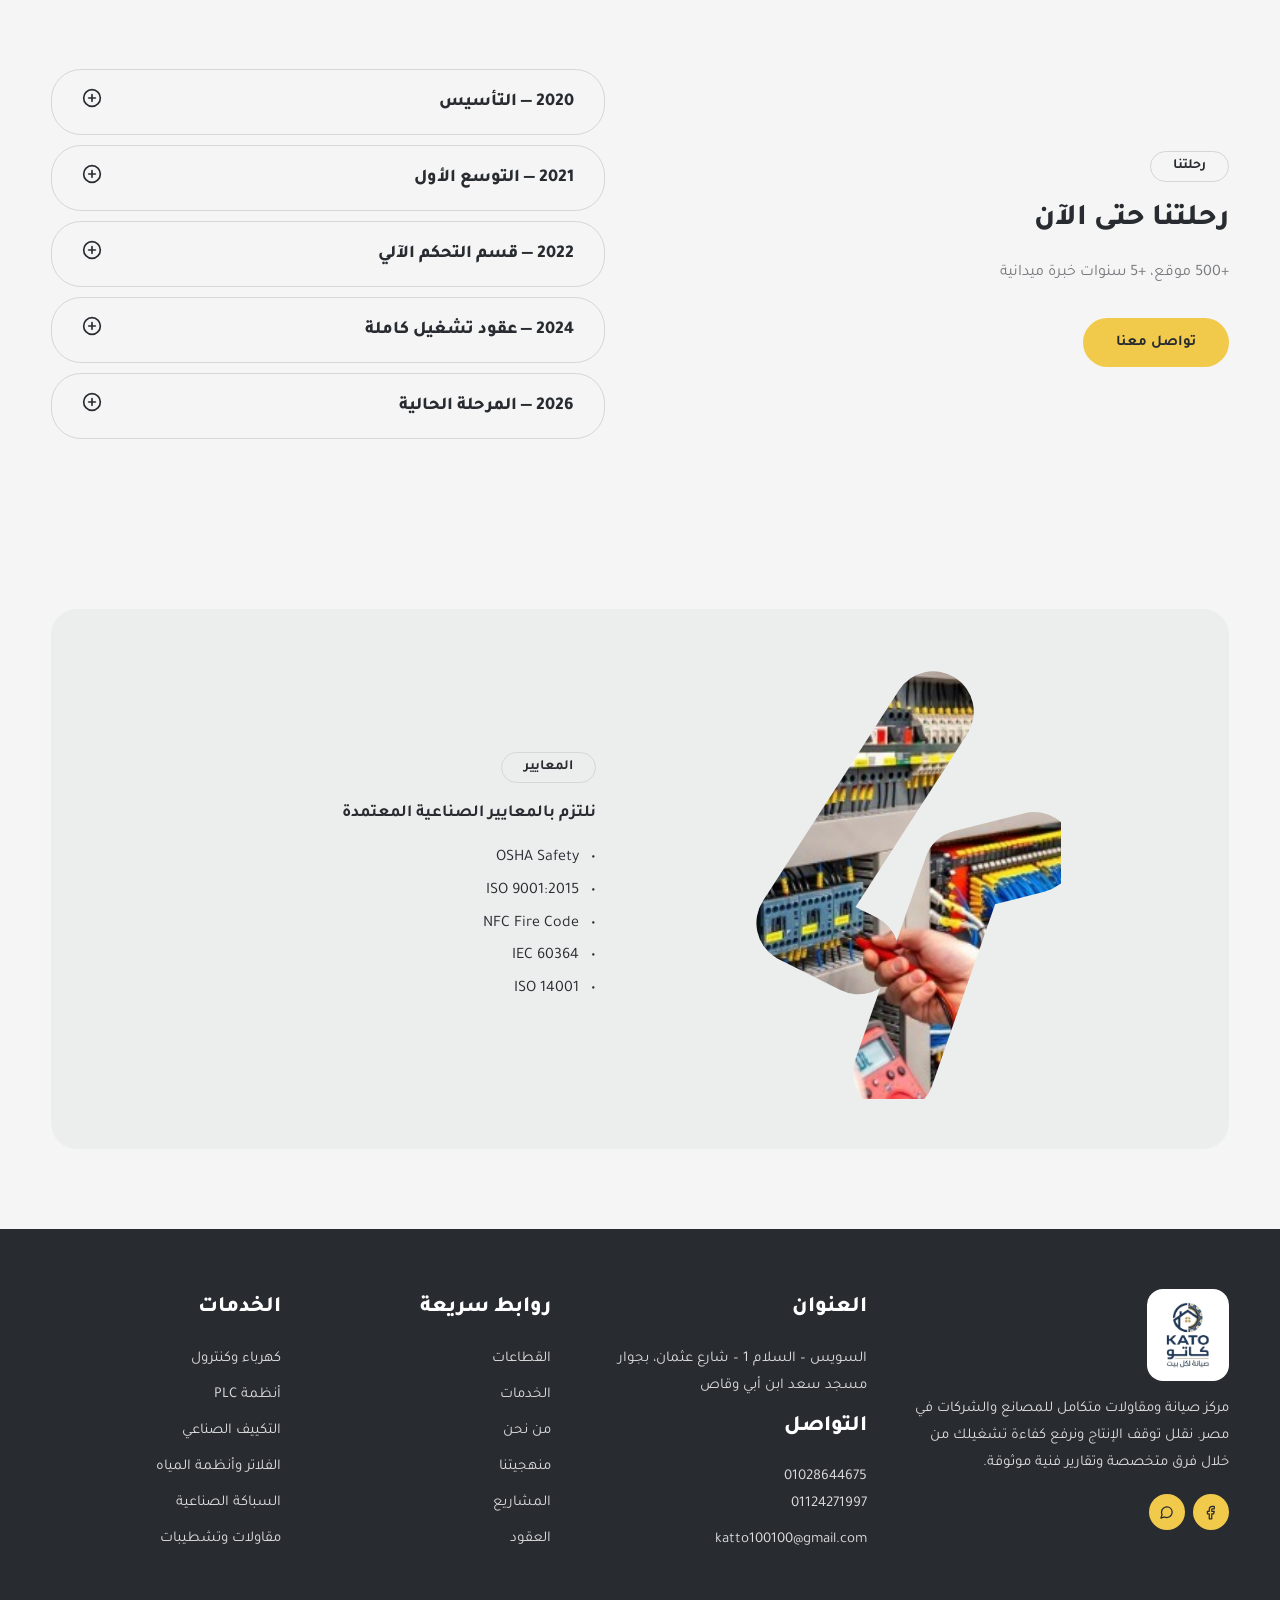
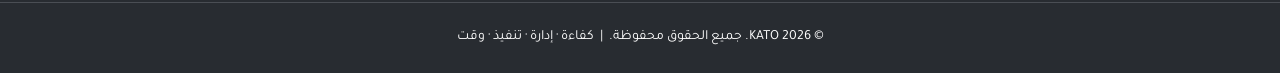
==== commit 1c63ae86: "Add files via upload" ====
--- a/about.html
+++ b/about.html
@@ -4,25 +4,41 @@
 <meta charset="UTF-8"><meta name="viewport" content="width=device-width,initial-scale=1">
 <title>من نحن | KATO – كاتو</title>
 <meta name="description" content="كاتو مركز خدمة متخصص في الصيانة والمقاولات للمصانع والشركات، بعقلية وقائية وفريق عمل منظم.">
-<meta name="theme-color" content="#0b2545">
-<meta property="og:title" content="من نحن | KATO – كاتو"><meta property="og:description" content="كاتو مركز خدمة متخصص في الصيانة والمقاولات للمصانع والشركات، بعقلية وقائية وفريق عمل منظم."><meta property="og:type" content="website"><meta property="og:locale" content="ar_AR">
-<link rel="preconnect" href="https://fonts.googleapis.com"><link rel="preconnect" href="https://fonts.gstatic.com" crossorigin>
-<link href="https://fonts.googleapis.com/css2?family=IBM+Plex+Sans+Arabic:wght@300;400;500;600;700&display=swap" rel="stylesheet">
-<link rel="stylesheet" href="css/style.css">
+<meta name="keywords" content="صيانة صناعية, مقاولات, تشغيل مصانع, كهرباء صناعية, PLC, HMI, SCADA, VFD, صيانة وقائية, KATO, Suez, Egypt">
+<link href="https://fonts.googleapis.com/css2?family=Tajawal:wght@400;500;700;800&family=Lalezar&display=swap" rel="stylesheet">
+<link rel="icon" type="image/png" href="assets/favicon.png">
+<link rel="stylesheet" href="style.css">
 </head>
 <body data-page="about">
-<a class="skip" href="#main">تخطي إلى المحتوى</a>
-<div id="site-header"></div>
-<main id="main">
-<section class="phero"><div class="container"><nav class="crumb" aria-label="مسار التنقل"><a href="index.html">الرئيسية</a><span>›</span><span>من نحن</span></nav><h1>من نحن</h1><p class="lead">كفاءة · إدارة · تنفيذ · وقت — نظام تشغيل متكامل يقلل توقف الإنتاج.</p></div></section>
-<div data-render="about"></div>
-<div data-render="vision"></div>
-<div data-render="timeline"></div>
-<div data-render="kpis"></div>
-<div data-render="reports"></div>
-<div data-render="cta"></div>
+<header class="header">
+ <div class="topbar container">
+  <div class="contact-top"><span data-i="clock">متاحون للطوارئ 24/7</span><span data-i="pin">السويس – مصر</span><span data-i="mail">katto100100@gmail.com</span><span data-i="phone">01028644675</span></div>
+  <div class="social"><a href="https://wa.me/201028644675" aria-label="WhatsApp" data-i="wa"></a><a href="https://www.facebook.com/profile.php?id=61578658141960" aria-label="Facebook" data-i="fb"></a></div>
+ </div>
+ <nav class="nav container">
+  <a href="index.html" class="logo" aria-label="KATO كاتو – صيانة لكل بيت"><img src="assets/logo.png" alt="KATO كاتو – صيانة لكل بيت" width="129" height="187"></a>
+  <button class="burger" aria-label="القائمة">☰</button>
+  <ul class="menu">
+    <li><a href="index.html" data-p="home">الرئيسية</a></li><li><a href="index.html#industries">القطاعات</a></li>
+    <li class="has-dd"><a href="services.html" data-p="services">الخدمات <i data-i="down"></i></a><ul class="dd" id="dd"></ul></li>
+    <li><a href="about.html" data-p="about" class="active">من نحن</a></li><li><a href="services.html#workflow">منهجيتنا</a></li><li><a href="projects.html" data-p="projects">المشاريع</a></li><li><a href="services.html#plans">العقود</a></li><li><a href="contact.html" data-p="contact">تواصل معنا</a></li>
+    <li class="only-m"><a href="services.html#reports">التقارير</a></li><li class="only-m"><a href="contact.html" class="btn btn-y">🔍 احجز معاينة مجانية</a></li>
+   </ul>
+   <div class="navr"><button class="lang" id="lang" type="button" aria-label="Language">EN</button><a href="contact.html" class="btn btn-y nav-cta">احجز معاينة</a></div>
+ </nav>
+</header>
+<main>
+<section class="container pg-banner"><div class="banner" style="background-image:linear-gradient(#0006,#0006),url(assets/banner1.jpg)"><h1>من نحن</h1><p>كفاءة · إدارة · تنفيذ · وقت — نظام تشغيل متكامل يقلل توقف الإنتاج.</p><div class="crumb"><a href="index.html">الرئيسية</a> <b>»</b> <span>من نحن</span></div></div></section>
+<div id="dyn1"></div>
 </main>
-<div id="site-footer"></div>
-<script src="js/main.js" defer></script>
-</body>
-</html>
+<footer class="footer"><div class="container fgrid">
+ <div><a href="index.html" class="logo flogo" aria-label="KATO"><img src="assets/logo.png" alt="KATO كاتو – صيانة لكل بيت" width="129" height="187"></a><p>مركز صيانة ومقاولات متكامل للمصانع والشركات في مصر. نقلل توقف الإنتاج ونرفع كفاءة تشغيلك من خلال فرق متخصصة وتقارير فنية موثوقة.</p>
+  <div class="social y"><a href="https://www.facebook.com/profile.php?id=61578658141960" data-i="fb" aria-label="Facebook"></a><a href="https://wa.me/201028644675" data-i="wa" aria-label="WhatsApp"></a></div></div>
+ <div><h4>العنوان</h4><p>السويس – السلام 1 – شارع عثمان، بجوار مسجد سعد ابن أبي وقاص</p><h4>التواصل</h4><p>01028644675<br>01124271997</p><p>katto100100@gmail.com</p></div>
+ <div><h4>روابط سريعة</h4><a href="index.html#industries">القطاعات</a><a href="services.html">الخدمات</a><a href="about.html">من نحن</a><a href="services.html#workflow">منهجيتنا</a><a href="projects.html">المشاريع</a><a href="services.html#plans">العقود</a></div>
+ <div><h4>الخدمات</h4><a href="service-electrical.html">كهرباء وكنترول</a><a href="service-plc.html">أنظمة PLC</a><a href="service-hvac.html">التكييف الصناعي</a><a href="service-water.html">الفلاتر وأنظمة المياه</a><a href="service-plumbing.html">السباكة الصناعية</a><a href="service-contracting.html">مقاولات وتشطيبات</a></div>
+</div><div class="copy"><span>© 2026 KATO. جميع الحقوق محفوظة.</span> &nbsp;|&nbsp; <span>كفاءة · إدارة · تنفيذ · وقت</span></div></footer>
+<div class="fab"><a class="call" href="tel:01028644675" aria-label="اتصل بنا الآن" data-i="phone"></a><a class="wa" href="https://wa.me/201028644675" aria-label="تواصل عبر واتساب" data-i="wa"></a></div>
+<div class="modal" id="modal" hidden><div><button aria-label="إغلاق">×</button><img alt=""><h3></h3><p></p></div></div>
+<script src="script.js"></script>
+</body></html>
--- a/style.css
+++ b/style.css
@@ -0,0 +1,130 @@
+:root{--y:#f2ca4b;--d:#282c31;--bg:#f5f5f5;--alt:#ebeeed;--alt2:#f0eeea;--cream:#f3f1e6;--mut:#77797d;--line:#d6d6d6}
+*{box-sizing:border-box;margin:0;padding:0}html{scroll-behavior:smooth}
+body{font-family:Tajawal,sans-serif;background:var(--bg);color:var(--d);line-height:1.8;overflow-x:hidden}
+a{color:inherit;text-decoration:none}ul,ol{list-style:none}img{max-width:100%;display:block}h2{font-size:30px;font-weight:800;line-height:1.5}h3,h4{font-weight:800}
+svg.i{width:1em;height:1em;fill:none;stroke:currentColor;stroke-width:2;stroke-linecap:round;stroke-linejoin:round;vertical-align:-.15em}
+.container{width:min(1250px,92%);margin-inline:auto}.sec{padding:80px 0}.mt{margin-top:26px}.s{color:var(--mut);font-size:15px}
+.tag{display:inline-block;border:1px solid var(--line);border-radius:30px;padding:2px 22px;font-size:14px;font-weight:700;margin-bottom:16px;background:transparent}
+.btn{display:inline-block;border-radius:30px;padding:10px 32px;font-weight:700;font-size:15px;border:1px solid transparent;cursor:pointer;font-family:inherit;transition:.3s;text-align:center}
+.btn-y{background:var(--y);color:var(--d)}.btn-d{background:var(--d);color:#fff}.btn-o{border-color:var(--line);padding:2px 26px;font-size:14px;background:none}.btn-o:hover{background:var(--d);color:#fff}
+.btn:hover{transform:translateY(-3px);box-shadow:0 8px 18px #0002}
+.head{text-align:center;margin-bottom:50px}.head .sub{color:var(--mut);max-width:760px;margin:12px auto 0}
+/* header */
+.topbar{display:flex;justify-content:space-between;align-items:center;padding:12px 0;border-bottom:1px solid var(--line);font-size:15px;color:var(--mut)}
+.contact-top{display:flex;gap:26px}.contact-top span svg{margin-inline-end:6px}
+.social{display:flex;gap:8px}.social a{width:32px;height:32px;border-radius:50%;background:var(--d);color:#fff;display:grid;place-items:center;font-size:14px;transition:.3s}.social a:hover{background:var(--y);color:var(--d)}.social.y a{background:var(--y);color:var(--d);width:36px;height:36px}
+.nav{display:flex;align-items:center;justify-content:space-between;padding:20px 0;position:relative}
+.logo{display:flex;flex-direction:column;line-height:1.1}.logo b{font-family:Lalezar,Tajawal;font-size:40px;font-weight:400;letter-spacing:2px}.logo small{font-size:11px;color:var(--mut);font-weight:700}
+.menu{display:flex;gap:34px;font-weight:700;font-size:17px}.menu>li>a{transition:.3s;display:block}.menu a:hover,.menu a.active{color:var(--y)}
+.has-dd{position:relative}.dd{position:absolute;top:100%;right:0;min-width:260px;background:#fff;border-radius:20px;box-shadow:0 10px 30px #0002;padding:14px 22px;opacity:0;visibility:hidden;transform:translateY(10px);transition:.3s;z-index:20}
+.has-dd.open .dd,.has-dd:hover .dd{opacity:1;visibility:visible;transform:none}.dd a{display:block;padding:5px 0;font-size:15px;color:var(--mut)}.dd li:first-child a{color:var(--d)}
+.burger{display:none;background:none;border:0;font-size:28px;cursor:pointer}
+/* hero */
+.hero{background:var(--alt);border-radius:30px;text-align:center;padding:100px 5% 60px}
+h1{font-family:Lalezar,Tajawal;font-size:64px;font-weight:400;line-height:1.35;margin-bottom:20px;max-width:900px;margin-inline:auto}
+.hero>p{max-width:600px;margin:0 auto 34px;color:var(--mut)}.row{display:flex;gap:16px;justify-content:center;flex-wrap:wrap}
+.badges{display:flex;gap:36px;justify-content:center;margin:56px auto 0;padding-top:40px;border-top:1px solid var(--line);max-width:640px;color:var(--mut);font-size:14px;flex-wrap:wrap}.badges svg{margin-inline-end:8px}
+/* accordion */
+.acc{max-width:1030px;margin:auto}.acc.sm{max-width:none}
+details{border:1px solid var(--line);border-radius:30px;padding:14px 30px;margin-bottom:10px;transition:.3s;background:transparent}details:hover,details[open]{border-color:#bbb}
+summary{cursor:pointer;font-weight:800;list-style:none;display:flex;justify-content:space-between;align-items:center;font-size:18px}summary::-webkit-details-marker{display:none}
+summary .pm{order:2;font-size:20px;font-weight:400}details:not([open]) .m,details[open] .p{display:none}details p{color:var(--mut);padding-top:10px;text-align:center}
+.two{display:grid;grid-template-columns:1fr 1fr;gap:70px;align-items:center}
+/* service cards */
+.grid{display:grid;gap:24px}.g2{grid-template-columns:repeat(2,1fr)}.g3{grid-template-columns:repeat(3,1fr)}.g4{grid-template-columns:repeat(4,1fr)}
+.scard{background:transparent;border:1px solid var(--line);border-radius:22px;text-align:center;padding-bottom:26px;transition:.4s;cursor:pointer}.scard:hover{transform:translateY(-6px);box-shadow:0 12px 26px #0001}
+.pic{position:relative;margin-bottom:22px}.pic img{width:100%;aspect-ratio:1.5;object-fit:cover;border-radius:22px 22px 18px 18px}
+.ico{position:absolute;top:20px;left:20px;width:56px;height:56px;border-radius:50%;background:var(--y);display:grid;place-items:center;font-size:26px}
+.scard h3{font-size:22px;margin-bottom:10px}.scard p{color:var(--mut);font-size:15px;margin:0 22px 14px}
+/* tabs / detail page */
+.tabs{display:flex;flex-wrap:wrap;gap:10px;justify-content:center;margin:0 0 30px}.tabs button{font-family:inherit;font-weight:700;border:1px solid var(--line);background:none;border-radius:30px;padding:6px 24px;cursor:pointer;transition:.3s}.tabs button.on{background:var(--d);color:#fff;border-color:var(--d)}
+.banner{border-radius:30px;background-size:cover;background-position:center;color:#fff;text-align:center;padding:90px 8% 80px;margin-bottom:60px;position:relative}
+.banner h3{font-family:Lalezar,Tajawal;font-size:52px;font-weight:400;line-height:1.3;margin-bottom:12px}.banner p{max-width:820px;margin:auto;font-size:16px}
+.crumb{font-size:12px;margin-top:8px}.crumb svg{color:var(--y)}
+.bcard{background:transparent;border:1px solid var(--line);border-radius:26px;padding:28px 32px}.bcard h4{font-size:22px;padding-bottom:10px;border-bottom:1px solid var(--line);margin-bottom:16px}.bcard li{padding:3px 0}.bcard li::before{content:"•";margin-inline-end:12px}
+.cream{background:var(--cream);border:1px solid var(--line);border-radius:22px;padding:34px 40px;margin-top:24px;color:var(--mut)}.cream li{padding:6px 0}.cream li svg{color:var(--y);margin-inline-end:12px}.cream.c{text-align:center;color:var(--d)}.cream h4{color:var(--d);margin-bottom:10px}
+/* about (D5) */
+.hl{position:relative}.hl>img{width:100%;height:330px;object-fit:cover;border-radius:26px}
+.hgrid{display:grid;grid-template-columns:1fr 1fr;gap:70px}.hgrid .r{padding-top:100px}.hgrid .r h2{margin-bottom:20px}
+.dcard{background:var(--d);color:#fff;border-radius:22px;padding:26px 34px;margin-top:-60px;position:relative}.dcard .tag{border-color:#555;font-size:13px;padding:0 18px}.dcard h3{font-size:22px;margin-bottom:12px}.dcard li{padding:5px 0}.dcard li svg{color:var(--y);margin-inline-end:12px}
+.hgrid .l>p{color:var(--mut);text-align:justify;margin-top:22px}
+/* split images */
+.split{display:grid;grid-template-columns:1fr 1fr;gap:70px;align-items:center}.bimg img{width:100%}.txt p{color:var(--mut);margin:16px 0 30px;text-align:justify}.txt h2{margin-bottom:6px}
+.feat{display:flex;gap:12px;margin-bottom:18px}.feat>svg{color:var(--y);font-size:26px;margin-top:2px}.feat h4{font-size:19px;line-height:1.4}.feat p{margin:2px 0 0!important}
+/* dark numbered */
+.dark{background:var(--d);color:#fff;padding:90px 0}.dark .tag{border-color:#555}.dark .split{align-items:start}.dark .r p{margin:20px 0 26px;text-align:justify}
+.goals li{display:flex;gap:26px;padding:30px 0;border-bottom:1px solid #4a4e54}.goals li:first-child{padding-top:0}.goals b{font-size:52px;color:var(--y);font-weight:400;min-width:70px;line-height:1.1}.goals h3{font-size:22px}.goals p{color:#e3e3e3;font-size:15px}
+/* vision/mission cards */
+.vm{display:grid;grid-template-columns:1fr 1fr;gap:24px;align-items:start}.vcol{display:flex;flex-direction:column;gap:24px}
+.wcard{background:#fff;border:1px solid var(--line);border-radius:26px;padding:34px 40px}.wcard.dk{background:var(--d);color:#fff;border-color:var(--d)}
+.wcard h3{font-size:30px;display:flex;align-items:center;gap:16px;margin-bottom:20px}.wcard h3 svg{font-size:30px;color:var(--y)}.wcard.dk h3 svg{border:2px solid var(--y);padding:6px;border-radius:6px;font-size:36px}
+.wcard p{color:var(--mut);text-align:justify;margin-bottom:22px}.wcard.dk p{color:#fff}.wcard li{padding:5px 0;font-size:15px}.wcard li svg{margin-inline-end:12px;color:var(--d)}.wcard.dk li svg{color:var(--y)}
+.vstrip img{width:100%;height:190px;object-fit:cover;border-radius:22px}
+/* icon cards */
+.alt{background:var(--alt2)}.vcard{background:#fffdfd;border:1px solid var(--line);border-radius:26px;padding:34px 30px;text-align:center;transition:.4s}.vcard:hover{transform:translateY(-6px);box-shadow:0 12px 26px #0001}
+.vcard .c{width:52px;height:52px;border-radius:50%;background:var(--d);color:var(--y);display:grid;place-items:center;margin:0 auto 16px;font-size:24px}.vcard h3{font-size:26px}.vcard p{color:var(--mut);font-size:15px;margin-top:6px}.vcard .n{font-size:40px;font-weight:800;color:var(--y);line-height:1.2}
+.vcard .st{color:var(--y);letter-spacing:3px;font-size:20px}.vcard small{display:block;color:var(--mut)}
+/* plans / projects */
+.plan{background:transparent;border:1px solid var(--line);border-radius:22px;padding:30px;display:flex;flex-direction:column;transition:.4s}.plan:hover{transform:translateY(-6px)}
+.plan .bd{align-self:flex-start;background:var(--y);border-radius:30px;padding:0 16px;font-size:13px;font-weight:700;margin-bottom:10px}.plan h3{font-size:24px}.plan>p{color:var(--mut);font-size:15px}
+.plan.rec{background:var(--d);color:#fff;border-color:var(--d)}.plan.rec>p,.plan.rec td:first-child{color:#bbb}.plan table{width:100%;margin:16px 0;border-collapse:collapse;font-size:14px}.plan td{padding:8px 0;border-bottom:1px solid var(--line)}.plan.rec td{border-color:#4a4e54}.plan td:first-child{color:var(--mut)}.plan .btn{margin-top:auto}.plan small{display:block;margin-top:12px;color:var(--mut);font-size:13px;text-align:center}
+.prj{border:1px solid var(--line);border-radius:22px;overflow:hidden;transition:.4s;background:#fffdfd}.prj:hover{transform:translateY(-6px)}.prj .pic{margin:0}.prj .pic img{border-radius:0;aspect-ratio:2.2}.prj .b{padding:26px 30px 30px}.prj small{color:var(--mut);display:block}.prj h3{font-size:22px;margin:6px 0}.prj p{color:var(--mut);font-size:15px}
+.res{display:inline-block;margin-top:14px;background:var(--y);border-radius:16px;padding:0 18px;font-size:32px;font-weight:800;line-height:1.5}.span2{grid-column:span 2}
+/* bolt mask box */
+.bbox{background:var(--alt);border-radius:26px;padding:50px 60px;display:grid;grid-template-columns:1.1fr 1fr;gap:40px;align-items:center}.bbox.rev .ph{order:-1}
+.bbox h2{margin:6px 0 14px}.bbox p.b{font-weight:700;font-size:17px;margin-bottom:12px;text-align:justify}.bbox ul li{padding:2px 0}.bbox ul li::before{content:"•";margin-inline-end:12px}
+.ph{height:440px;background-size:cover;background-position:center;-webkit-mask:url("data:image/svg+xml,%3Csvg xmlns='http://www.w3.org/2000/svg' viewBox='0 0 360 500'%3E%3Cg fill='none' stroke='%23000' stroke-width='92' stroke-linecap='round' stroke-linejoin='round'%3E%3Cpath d='M215 60L60 300L130 335'/%3E%3Cpath d='M330 220L250 240L170 470'/%3E%3C/g%3E%3C/svg%3E") center/contain no-repeat;mask:url("data:image/svg+xml,%3Csvg xmlns='http://www.w3.org/2000/svg' viewBox='0 0 360 500'%3E%3Cg fill='none' stroke='%23000' stroke-width='92' stroke-linecap='round' stroke-linejoin='round'%3E%3Cpath d='M215 60L60 300L130 335'/%3E%3Cpath d='M330 220L250 240L170 470'/%3E%3C/g%3E%3C/svg%3E") center/contain no-repeat}
+.kband{text-align:center;margin-bottom:34px}.kband p{max-width:700px;margin:auto;color:var(--mut)}
+/* gallery */
+.filters{display:flex;flex-wrap:wrap;gap:10px;justify-content:center;margin-bottom:30px}.filters button{font-family:inherit;font-weight:700;border:1px solid var(--line);background:none;border-radius:30px;padding:4px 24px;cursor:pointer;transition:.3s}.filters button.on{background:var(--y);border-color:var(--y)}
+.gi{cursor:pointer;border-radius:22px;overflow:hidden;border:1px solid var(--line);transition:.4s}.gi:hover{transform:translateY(-6px)}.gi img{width:100%;aspect-ratio:1.4;object-fit:cover}.gi div{padding:14px 20px}.gi small{color:var(--mut)}
+/* accordion+side */
+.acc-side{display:grid;grid-template-columns:1fr 1fr;gap:70px;align-items:center}.acc-side details p{text-align:right}
+/* contact */
+.info li{display:flex;gap:16px;margin-top:20px;align-items:center}.info .c{width:44px;height:44px;border-radius:50%;background:var(--y);flex:none;display:grid;place-items:center;font-size:20px}.info h4{font-size:19px;line-height:1.4}.info span,.info a{color:var(--mut);word-break:break-all}
+.formbox{display:grid;grid-template-columns:1fr 1fr;border-radius:26px;overflow:hidden;background:var(--alt2);margin-top:70px}form{padding:34px 50px}form h3{text-align:center;font-size:24px}form .s{text-align:center;margin-bottom:14px}
+label{display:block;font-weight:700}input,select,textarea{width:100%;border:1px solid var(--line);border-radius:30px;padding:10px 20px;margin:4px 0 10px;font-family:inherit;font-size:15px;background:#fff}textarea{border-radius:24px}
+label em{display:block;color:#c0392b;font-size:13px;font-style:normal;margin-top:-8px}form .btn{width:100%;margin-top:6px}.ok{margin-top:16px;background:#fff;border-radius:16px;padding:14px;text-align:center}iframe{width:100%;height:100%;min-height:420px;border:0}
+/* footer */
+.footer{background:var(--d);color:#fff;padding-top:60px}.fgrid{display:grid;grid-template-columns:1.4fr 1.2fr 1fr 1fr;gap:40px}
+.footer h4{font-size:22px;margin-bottom:16px}.footer a,.footer p{display:block;font-size:15px;margin-bottom:9px;color:#ddd}.footer a:hover{color:var(--y)}.footer .logo{margin-bottom:14px}.footer .logo small{color:#aaa}.footer .social{margin-top:18px}.footer .social a{display:grid;margin:0}
+.copy{text-align:center;border-top:1px solid #4a4e54;margin-top:40px;padding:22px;font-size:14px}
+.fab{position:fixed;left:24px;bottom:24px;display:flex;flex-direction:column;gap:12px;z-index:50}.fab a{width:60px;height:60px;border-radius:50%;display:grid;place-items:center;color:#fff;font-size:30px;box-shadow:0 6px 18px #0004;transition:.3s}.fab a:hover{transform:scale(1.08)}.wa{background:#25d366}.call{background:var(--d)}
+.modal{position:fixed;inset:0;background:#000a;display:grid;place-items:center;z-index:100}.modal[hidden]{display:none}.modal>div{background:#fff;border-radius:22px;width:min(600px,90%);overflow:hidden;position:relative;padding-bottom:20px}.modal img{width:100%}.modal h3,.modal p{padding:12px 24px 0}.modal button{position:absolute;top:8px;left:14px;font-size:32px;background:none;border:0;color:#fff;cursor:pointer}
+.reveal{opacity:0;transform:translateY(30px);transition:.8s}.reveal.in{opacity:1;transform:none}
+@media(max-width:991px){.g4,.g3{grid-template-columns:1fr 1fr}.split,.two,.hgrid,.vm,.bbox,.acc-side,.formbox{grid-template-columns:1fr;gap:40px}.hgrid .r{padding-top:20px}.fgrid{grid-template-columns:1fr 1fr}h1{font-size:44px}.burger{display:block}.nav-cta{display:none}
+.menu{display:none;position:absolute;top:100%;right:0;left:0;flex-direction:column;gap:12px;background:#fff;padding:20px;border-radius:18px;z-index:30;box-shadow:0 10px 30px #0002}.menu.show{display:flex}.dd{position:static;box-shadow:none;display:none;opacity:1;visibility:visible;transform:none;padding:6px 14px}.has-dd.open .dd{display:block}.bbox{padding:30px}.bbox.rev .ph{order:0}.ph{height:340px}.span2{grid-column:auto}.banner h3{font-size:38px}}
+@media(max-width:575px){.g2,.g3,.g4,.fgrid{grid-template-columns:1fr}h1{font-size:34px}h2{font-size:24px}.row{flex-direction:column;align-items:center}.contact-top{font-size:12px;gap:12px}.goals b{font-size:36px;min-width:50px}.sec{padding:56px 0}form{padding:24px}.wcard{padding:26px}.hero{padding:60px 5% 40px}.badges{gap:14px}}
+
+.span2 .pic img{aspect-ratio:4.2}.ico svg{width:26px;height:26px}.feat>svg{flex:none;width:26px;height:26px}
+.acc.sm{margin:0;width:100%}.footer .logo{display:flex}.vcard .n{color:var(--d)}
+@media(max-width:575px){.fab{left:12px;bottom:14px;gap:8px}.fab a{width:46px;height:46px;font-size:22px}.badges span{font-size:13px}}
+.navr{display:flex;gap:12px;align-items:center}.lang{font-family:inherit;font-weight:800;font-size:14px;border:1px solid var(--line);background:none;border-radius:30px;padding:4px 16px;cursor:pointer;transition:.3s}.lang:hover{background:var(--d);color:#fff}
+.dd{right:auto;inset-inline-start:0}.acc-side details p{text-align:start}
+[dir=ltr] .fab{left:auto;right:24px}[dir=ltr] .ico{left:auto;right:20px}[dir=ltr] .modal button{left:auto;right:14px}[dir=ltr] body{letter-spacing:0}
+@media(max-width:991px){.nav-cta{display:none}.navr{margin-inline-start:auto;margin-inline-end:10px}}
+@media(max-width:575px){[dir=ltr] .fab{right:12px}}
+
+/* multi-page additions */
+.pg-banner{padding-top:18px}.banner h1{font-family:Lalezar,Tajawal;font-size:52px;font-weight:400;line-height:1.3;margin-bottom:12px;color:#fff}.crumb b{color:var(--y);margin:0 6px}.crumb a:hover{color:var(--y)}
+.bcard p{color:var(--mut);margin-bottom:12px}.cream p{color:var(--mut);margin:0 0 14px}.cream ul{display:grid;grid-template-columns:1fr 1fr;gap:4px 30px;margin-bottom:14px}.cream.c{text-align:center;background:#f9f7ee}.cream.c p{color:var(--d);font-weight:500;margin:0}
+.vcard{display:block}a.vcard h3{font-size:22px}
+@media(max-width:991px){.banner h1{font-size:38px}.cream ul{grid-template-columns:1fr}}
+
+/* logo image */
+.logo img{height:64px;width:auto;display:block}.footer .flogo{display:inline-flex;background:#fff;border-radius:16px;padding:10px 16px}.footer .flogo img{height:72px}
+@media(max-width:575px){.logo img{height:52px}}
+
+.logo img{height:88px}.nav{padding-block:10px}
+@media(max-width:575px){.logo img{height:60px}}
+
+/* content-doc additions */
+.only-m{display:none}.contact-top{flex-wrap:wrap}.contact-top span svg{margin-inline-end:6px}
+.ticks{display:flex;flex-wrap:wrap;gap:8px 26px;justify-content:center;margin:0 auto 28px;font-weight:700;font-size:15px}.ticks li::before{content:"✔ ";color:var(--y)}
+.snap{background:var(--d);color:#fff;border-radius:22px;padding:26px;max-width:860px;margin:34px auto 0;text-align:center}.snap h3{margin-bottom:16px;font-size:20px}.snap em{font-style:normal;color:var(--y);font-size:13px;margin-inline-start:10px}
+.snap b{display:block;font-size:34px;color:var(--y);font-weight:800;line-height:1.2}.snap span{font-size:14px}.snap small{display:block;margin-top:14px;color:#aaa}
+.kgrid{display:grid;grid-template-columns:repeat(4,1fr);gap:10px;margin-top:22px}.kgrid div{border:1px solid var(--line);border-radius:16px;text-align:center;padding:10px 6px;font-weight:700;background:#fff}.kgrid b{display:block;font-family:Lalezar,Tajawal;font-size:38px;font-weight:400;color:var(--y);line-height:1.2}
+.kpi{width:100%;border-collapse:collapse;background:#fff;border:1px solid var(--line);border-radius:22px;overflow:hidden;margin-top:24px}.kpi th,.kpi td{padding:14px 22px;text-align:start;border-bottom:1px solid var(--line)}.kpi th{background:var(--d);color:#fff}.kpi td:last-child{color:#3a8a4b;font-weight:700}.kpi tr:last-child td{border:0}
+.pills{display:flex;flex-wrap:wrap;gap:8px}
+@media(max-width:991px){.only-m{display:block}.menu .only-m .btn{display:inline-block}.kgrid{grid-template-columns:repeat(2,1fr)}}
+@media(max-width:575px){.contact-top{gap:2px 14px;font-size:12px}}
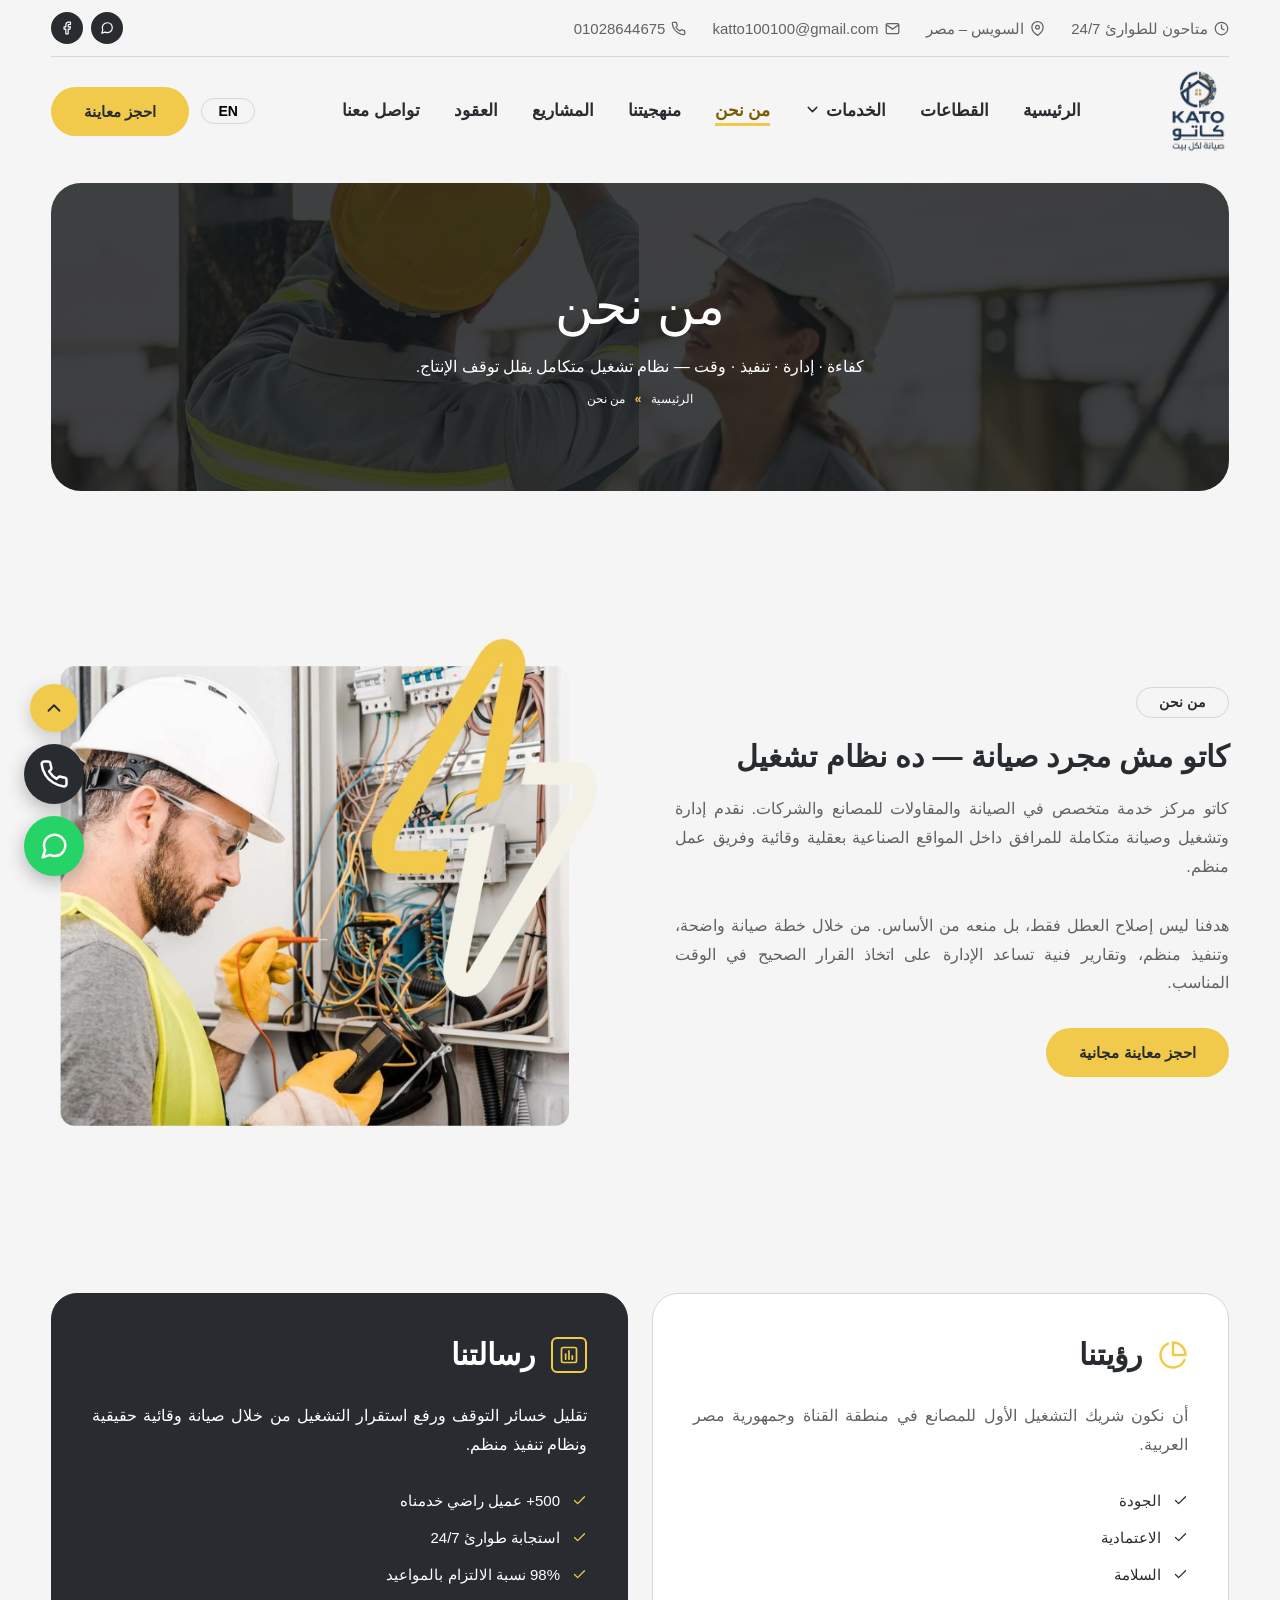
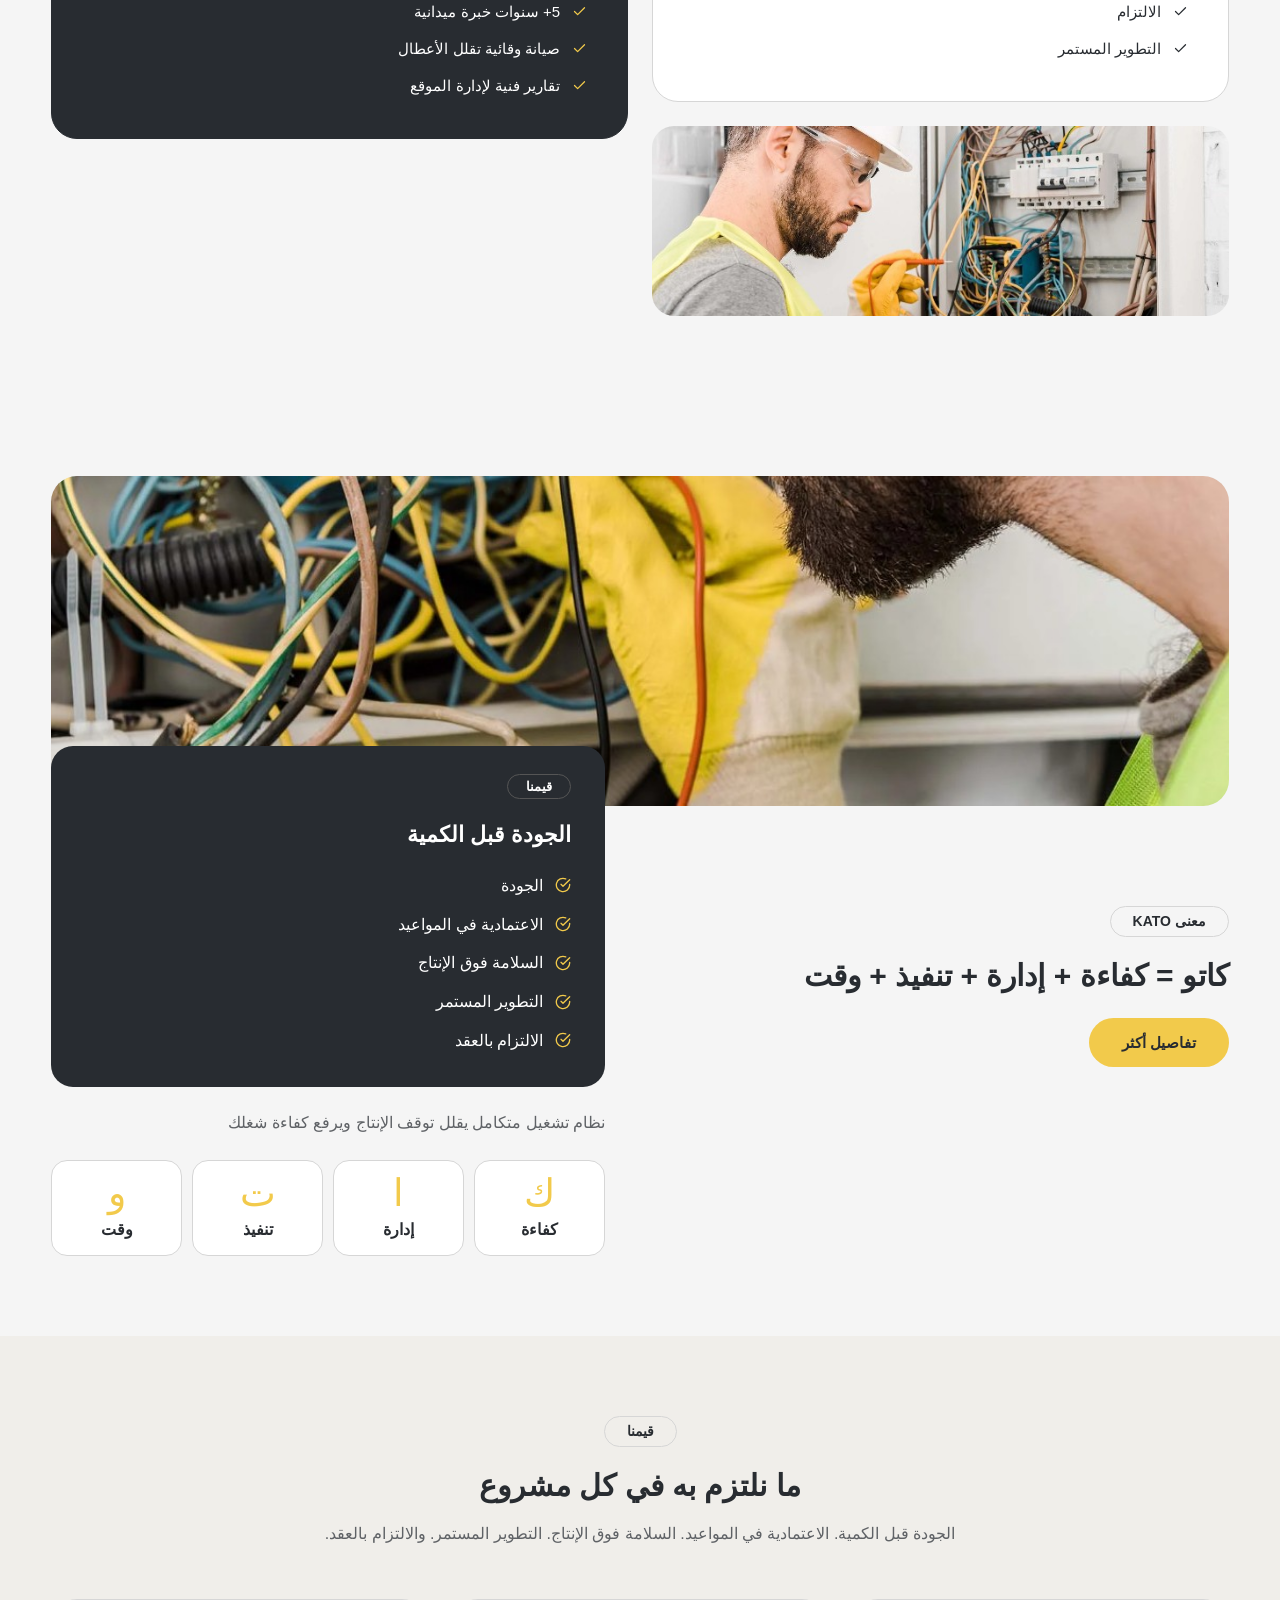
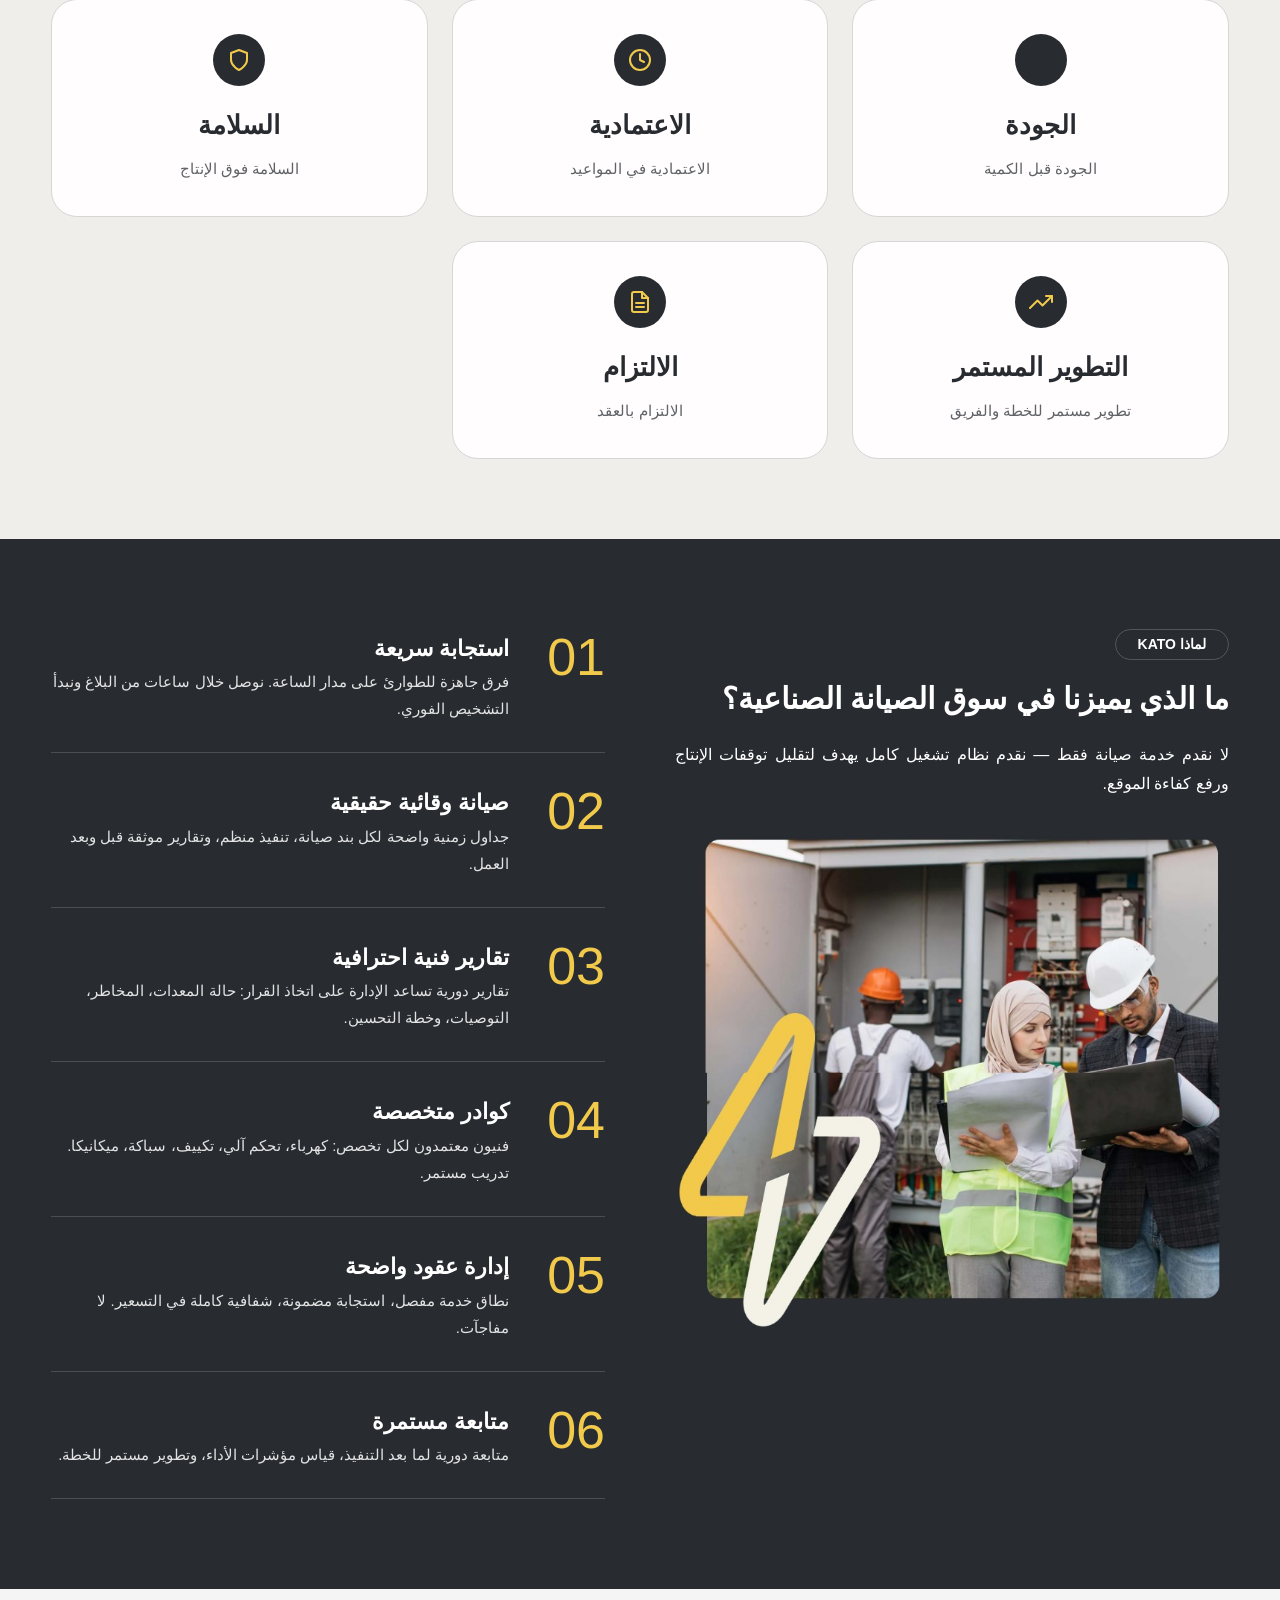
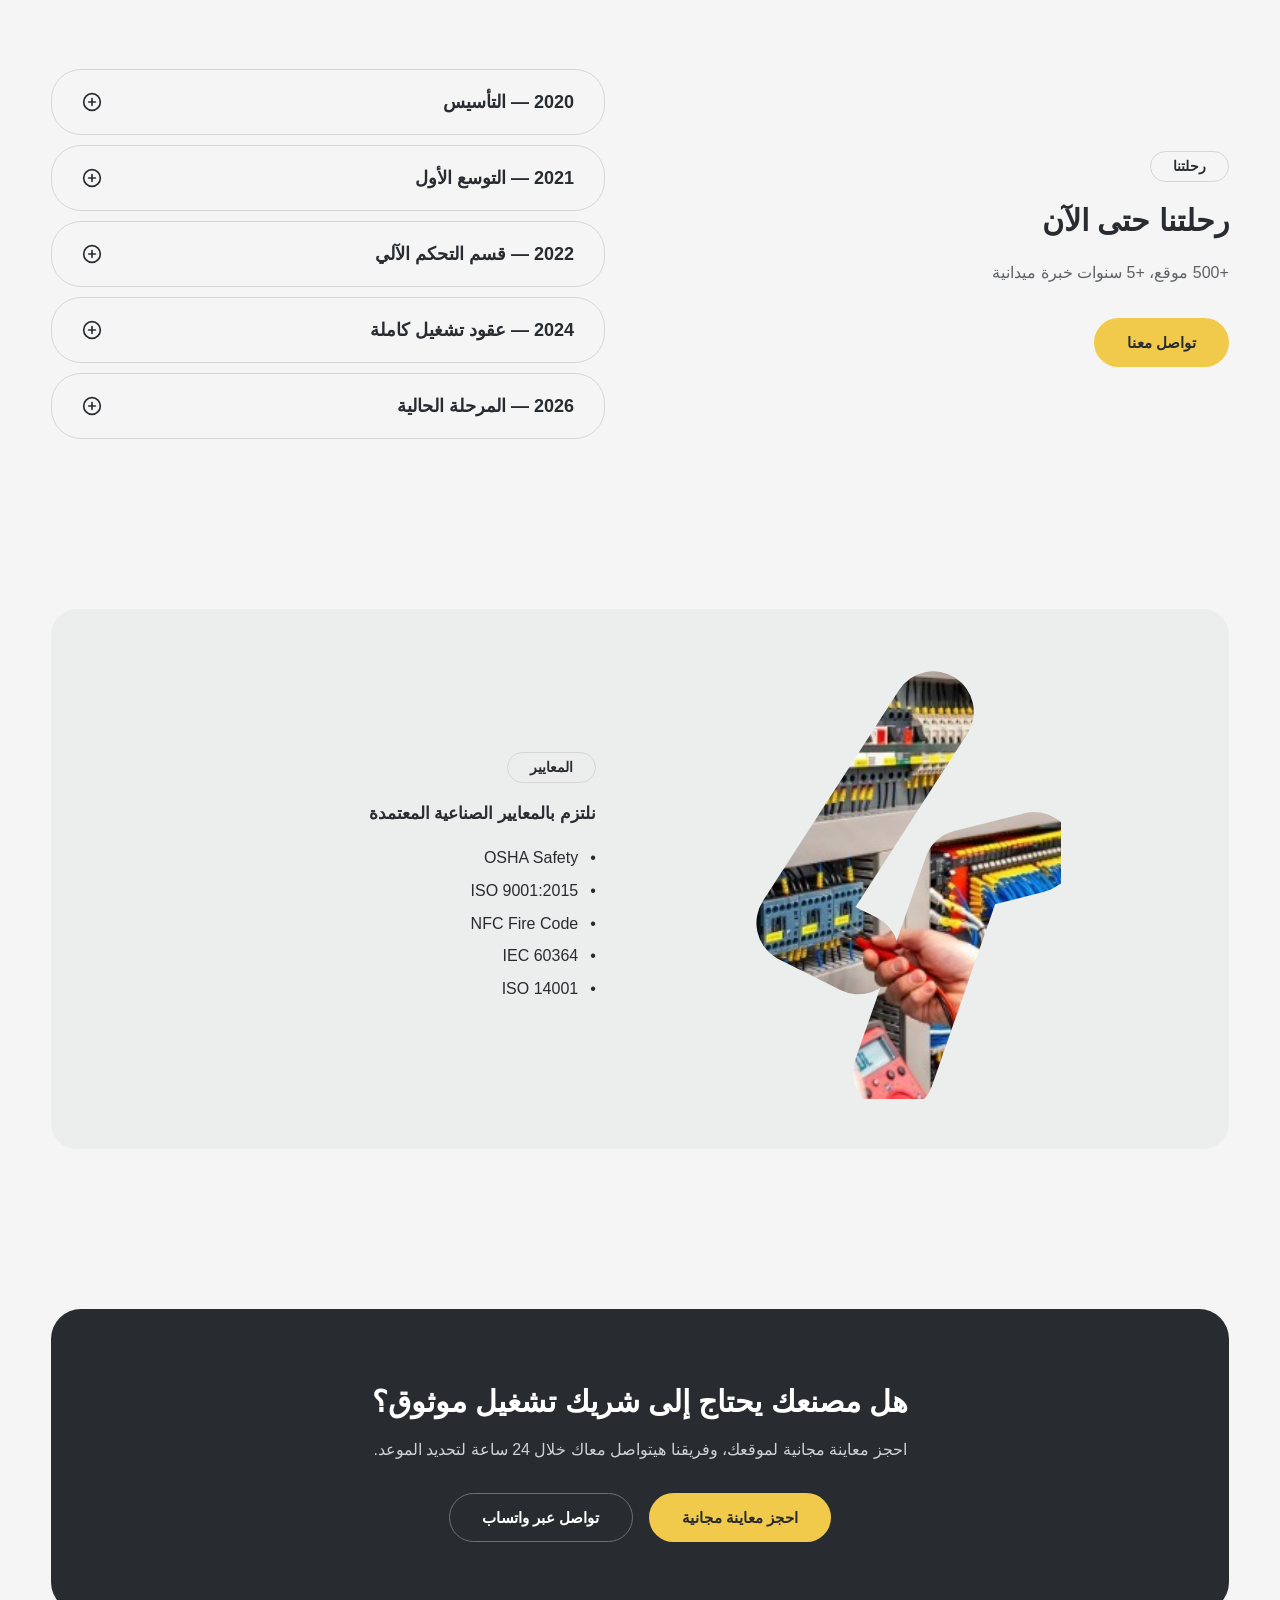
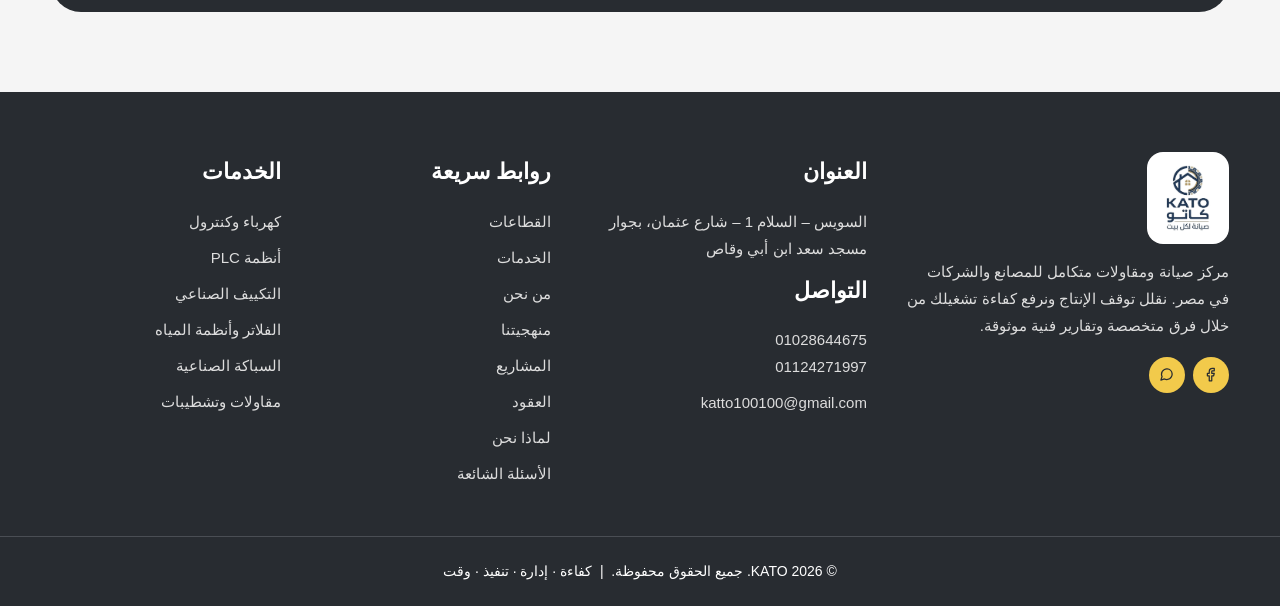
==== commit 9603eb8c: "Add files via upload" ====
--- a/about.html
+++ b/about.html
@@ -1,15 +1,22 @@
 <!DOCTYPE html>
 <html lang="ar" dir="rtl">
 <head>
-<meta charset="UTF-8"><meta name="viewport" content="width=device-width,initial-scale=1">
+<meta charset="UTF-8"><meta http-equiv="Content-Security-Policy" content="default-src 'self'; script-src 'self'; style-src 'self' 'unsafe-inline' https://fonts.googleapis.com; font-src https://fonts.gstatic.com; img-src 'self' data:; frame-src https://www.google.com; connect-src 'none'; object-src 'none'; base-uri 'self'; form-action 'none'">
+<meta name="referrer" content="strict-origin-when-cross-origin">
+<meta name="viewport" content="width=device-width,initial-scale=1">
 <title>من نحن | KATO – كاتو</title>
 <meta name="description" content="كاتو مركز خدمة متخصص في الصيانة والمقاولات للمصانع والشركات، بعقلية وقائية وفريق عمل منظم.">
 <meta name="keywords" content="صيانة صناعية, مقاولات, تشغيل مصانع, كهرباء صناعية, PLC, HMI, SCADA, VFD, صيانة وقائية, KATO, Suez, Egypt">
-<link href="https://fonts.googleapis.com/css2?family=Tajawal:wght@400;500;700;800&family=Lalezar&display=swap" rel="stylesheet">
+<link rel="preconnect" href="https://fonts.googleapis.com">
+<link rel="preconnect" href="https://fonts.gstatic.com" crossorigin>
+<link href="https://fonts.googleapis.com/css2?family=Tajawal:wght@400;500;700;800&amp;family=Lalezar&amp;display=swap" rel="stylesheet">
+<meta name="theme-color" content="#282c31">
+<meta property="og:title" content="من نحن | KATO – كاتو"><meta property="og:description" content="كاتو مركز خدمة متخصص في الصيانة والمقاولات للمصانع والشركات، بعقلية وقائية وفريق عمل منظم."><meta property="og:type" content="website"><meta property="og:locale" content="ar_AR"><meta property="og:image" content="assets/logo.png">
 <link rel="icon" type="image/png" href="assets/favicon.png">
 <link rel="stylesheet" href="style.css">
 </head>
 <body data-page="about">
+<a class="skip" href="#main">تخطي إلى المحتوى</a>
 <header class="header">
  <div class="topbar container">
   <div class="contact-top"><span data-i="clock">متاحون للطوارئ 24/7</span><span data-i="pin">السويس – مصر</span><span data-i="mail">katto100100@gmail.com</span><span data-i="phone">01028644675</span></div>
@@ -27,18 +34,18 @@
    <div class="navr"><button class="lang" id="lang" type="button" aria-label="Language">EN</button><a href="contact.html" class="btn btn-y nav-cta">احجز معاينة</a></div>
  </nav>
 </header>
-<main>
+<main id="main" tabindex="-1">
 <section class="container pg-banner"><div class="banner" style="background-image:linear-gradient(#0006,#0006),url(assets/banner1.jpg)"><h1>من نحن</h1><p>كفاءة · إدارة · تنفيذ · وقت — نظام تشغيل متكامل يقلل توقف الإنتاج.</p><div class="crumb"><a href="index.html">الرئيسية</a> <b>»</b> <span>من نحن</span></div></div></section>
 <div id="dyn1"></div>
 </main>
 <footer class="footer"><div class="container fgrid">
  <div><a href="index.html" class="logo flogo" aria-label="KATO"><img src="assets/logo.png" alt="KATO كاتو – صيانة لكل بيت" width="129" height="187"></a><p>مركز صيانة ومقاولات متكامل للمصانع والشركات في مصر. نقلل توقف الإنتاج ونرفع كفاءة تشغيلك من خلال فرق متخصصة وتقارير فنية موثوقة.</p>
   <div class="social y"><a href="https://www.facebook.com/profile.php?id=61578658141960" data-i="fb" aria-label="Facebook"></a><a href="https://wa.me/201028644675" data-i="wa" aria-label="WhatsApp"></a></div></div>
- <div><h4>العنوان</h4><p>السويس – السلام 1 – شارع عثمان، بجوار مسجد سعد ابن أبي وقاص</p><h4>التواصل</h4><p>01028644675<br>01124271997</p><p>katto100100@gmail.com</p></div>
- <div><h4>روابط سريعة</h4><a href="index.html#industries">القطاعات</a><a href="services.html">الخدمات</a><a href="about.html">من نحن</a><a href="services.html#workflow">منهجيتنا</a><a href="projects.html">المشاريع</a><a href="services.html#plans">العقود</a></div>
- <div><h4>الخدمات</h4><a href="service-electrical.html">كهرباء وكنترول</a><a href="service-plc.html">أنظمة PLC</a><a href="service-hvac.html">التكييف الصناعي</a><a href="service-water.html">الفلاتر وأنظمة المياه</a><a href="service-plumbing.html">السباكة الصناعية</a><a href="service-contracting.html">مقاولات وتشطيبات</a></div>
+ <div><h3>العنوان</h3><p>السويس – السلام 1 – شارع عثمان، بجوار مسجد سعد ابن أبي وقاص</p><h3>التواصل</h3><p>01028644675<br>01124271997</p><p>katto100100@gmail.com</p></div>
+ <div><h3>روابط سريعة</h3><a href="index.html#industries">القطاعات</a><a href="services.html">الخدمات</a><a href="about.html">من نحن</a><a href="services.html#workflow">منهجيتنا</a><a href="projects.html">المشاريع</a><a href="services.html#plans">العقود</a><a href="why.html">لماذا نحن</a><a href="faq.html">الأسئلة الشائعة</a></div>
+ <div><h3>الخدمات</h3><a href="service-electrical.html">كهرباء وكنترول</a><a href="service-plc.html">أنظمة PLC</a><a href="service-hvac.html">التكييف الصناعي</a><a href="service-water.html">الفلاتر وأنظمة المياه</a><a href="service-plumbing.html">السباكة الصناعية</a><a href="service-contracting.html">مقاولات وتشطيبات</a></div>
 </div><div class="copy"><span>© 2026 KATO. جميع الحقوق محفوظة.</span> &nbsp;|&nbsp; <span>كفاءة · إدارة · تنفيذ · وقت</span></div></footer>
-<div class="fab"><a class="call" href="tel:01028644675" aria-label="اتصل بنا الآن" data-i="phone"></a><a class="wa" href="https://wa.me/201028644675" aria-label="تواصل عبر واتساب" data-i="wa"></a></div>
-<div class="modal" id="modal" hidden><div><button aria-label="إغلاق">×</button><img alt=""><h3></h3><p></p></div></div>
+<aside class="fab" aria-label="اتصال سريع"><a class="call" href="tel:01028644675" aria-label="اتصل بنا الآن" data-i="phone"></a><a class="wa" href="https://wa.me/201028644675" aria-label="تواصل عبر واتساب" data-i="wa"></a></aside>
+<div class="modal" id="modal" hidden role="dialog" aria-modal="true" aria-label="معرض الأعمال"><div><button aria-label="إغلاق">×</button><img alt=""><h3></h3><p></p></div></div>
 <script src="script.js"></script>
 </body></html>
--- a/style.css
+++ b/style.css
@@ -1,4 +1,4 @@
-:root{--y:#f2ca4b;--d:#282c31;--bg:#f5f5f5;--alt:#ebeeed;--alt2:#f0eeea;--cream:#f3f1e6;--mut:#77797d;--line:#d6d6d6}
+:root{--y:#f2ca4b;--d:#282c31;--bg:#f5f5f5;--alt:#ebeeed;--alt2:#f0eeea;--cream:#f3f1e6;--mut:#5f6266;--line:#d6d6d6}
 *{box-sizing:border-box;margin:0;padding:0}html{scroll-behavior:smooth}
 body{font-family:Tajawal,sans-serif;background:var(--bg);color:var(--d);line-height:1.8;overflow-x:hidden}
 a{color:inherit;text-decoration:none}ul,ol{list-style:none}img{max-width:100%;display:block}h2{font-size:30px;font-weight:800;line-height:1.5}h3,h4{font-weight:800}
@@ -14,14 +14,14 @@
 .contact-top{display:flex;gap:26px}.contact-top span svg{margin-inline-end:6px}
 .social{display:flex;gap:8px}.social a{width:32px;height:32px;border-radius:50%;background:var(--d);color:#fff;display:grid;place-items:center;font-size:14px;transition:.3s}.social a:hover{background:var(--y);color:var(--d)}.social.y a{background:var(--y);color:var(--d);width:36px;height:36px}
 .nav{display:flex;align-items:center;justify-content:space-between;padding:20px 0;position:relative}
-.logo{display:flex;flex-direction:column;line-height:1.1}.logo b{font-family:Lalezar,Tajawal;font-size:40px;font-weight:400;letter-spacing:2px}.logo small{font-size:11px;color:var(--mut);font-weight:700}
+.logo{display:flex;flex-direction:column;line-height:1.1}.logo b{font-family:Lalezar,Tajawal,sans-serif;font-size:40px;font-weight:400;letter-spacing:2px}.logo small{font-size:11px;color:var(--mut);font-weight:700}
 .menu{display:flex;gap:34px;font-weight:700;font-size:17px}.menu>li>a{transition:.3s;display:block}.menu a:hover,.menu a.active{color:var(--y)}
 .has-dd{position:relative}.dd{position:absolute;top:100%;right:0;min-width:260px;background:#fff;border-radius:20px;box-shadow:0 10px 30px #0002;padding:14px 22px;opacity:0;visibility:hidden;transform:translateY(10px);transition:.3s;z-index:20}
 .has-dd.open .dd,.has-dd:hover .dd{opacity:1;visibility:visible;transform:none}.dd a{display:block;padding:5px 0;font-size:15px;color:var(--mut)}.dd li:first-child a{color:var(--d)}
 .burger{display:none;background:none;border:0;font-size:28px;cursor:pointer}
 /* hero */
 .hero{background:var(--alt);border-radius:30px;text-align:center;padding:100px 5% 60px}
-h1{font-family:Lalezar,Tajawal;font-size:64px;font-weight:400;line-height:1.35;margin-bottom:20px;max-width:900px;margin-inline:auto}
+h1{font-family:Lalezar,Tajawal,sans-serif;font-size:64px;font-weight:400;line-height:1.35;margin-bottom:20px;max-width:900px;margin-inline:auto}
 .hero>p{max-width:600px;margin:0 auto 34px;color:var(--mut)}.row{display:flex;gap:16px;justify-content:center;flex-wrap:wrap}
 .badges{display:flex;gap:36px;justify-content:center;margin:56px auto 0;padding-top:40px;border-top:1px solid var(--line);max-width:640px;color:var(--mut);font-size:14px;flex-wrap:wrap}.badges svg{margin-inline-end:8px}
 /* accordion */
@@ -39,7 +39,7 @@
 /* tabs / detail page */
 .tabs{display:flex;flex-wrap:wrap;gap:10px;justify-content:center;margin:0 0 30px}.tabs button{font-family:inherit;font-weight:700;border:1px solid var(--line);background:none;border-radius:30px;padding:6px 24px;cursor:pointer;transition:.3s}.tabs button.on{background:var(--d);color:#fff;border-color:var(--d)}
 .banner{border-radius:30px;background-size:cover;background-position:center;color:#fff;text-align:center;padding:90px 8% 80px;margin-bottom:60px;position:relative}
-.banner h3{font-family:Lalezar,Tajawal;font-size:52px;font-weight:400;line-height:1.3;margin-bottom:12px}.banner p{max-width:820px;margin:auto;font-size:16px}
+.banner h3{font-family:Lalezar,Tajawal,sans-serif;font-size:52px;font-weight:400;line-height:1.3;margin-bottom:12px}.banner p{max-width:820px;margin:auto;font-size:16px}
 .crumb{font-size:12px;margin-top:8px}.crumb svg{color:var(--y)}
 .bcard{background:transparent;border:1px solid var(--line);border-radius:26px;padding:28px 32px}.bcard h4{font-size:22px;padding-bottom:10px;border-bottom:1px solid var(--line);margin-bottom:16px}.bcard li{padding:3px 0}.bcard li::before{content:"•";margin-inline-end:12px}
 .cream{background:var(--cream);border:1px solid var(--line);border-radius:22px;padding:34px 40px;margin-top:24px;color:var(--mut)}.cream li{padding:6px 0}.cream li svg{color:var(--y);margin-inline-end:12px}.cream.c{text-align:center;color:var(--d)}.cream h4{color:var(--d);margin-bottom:10px}
@@ -106,7 +106,7 @@
 @media(max-width:575px){[dir=ltr] .fab{right:12px}}
 
 /* multi-page additions */
-.pg-banner{padding-top:18px}.banner h1{font-family:Lalezar,Tajawal;font-size:52px;font-weight:400;line-height:1.3;margin-bottom:12px;color:#fff}.crumb b{color:var(--y);margin:0 6px}.crumb a:hover{color:var(--y)}
+.pg-banner{padding-top:18px}.banner h1{font-family:Lalezar,Tajawal,sans-serif;font-size:52px;font-weight:400;line-height:1.3;margin-bottom:12px;color:#fff}.crumb b{color:var(--y);margin:0 6px}.crumb a:hover{color:var(--y)}
 .bcard p{color:var(--mut);margin-bottom:12px}.cream p{color:var(--mut);margin:0 0 14px}.cream ul{display:grid;grid-template-columns:1fr 1fr;gap:4px 30px;margin-bottom:14px}.cream.c{text-align:center;background:#f9f7ee}.cream.c p{color:var(--d);font-weight:500;margin:0}
 .vcard{display:block}a.vcard h3{font-size:22px}
 @media(max-width:991px){.banner h1{font-size:38px}.cream ul{grid-template-columns:1fr}}
@@ -123,8 +123,34 @@
 .ticks{display:flex;flex-wrap:wrap;gap:8px 26px;justify-content:center;margin:0 auto 28px;font-weight:700;font-size:15px}.ticks li::before{content:"✔ ";color:var(--y)}
 .snap{background:var(--d);color:#fff;border-radius:22px;padding:26px;max-width:860px;margin:34px auto 0;text-align:center}.snap h3{margin-bottom:16px;font-size:20px}.snap em{font-style:normal;color:var(--y);font-size:13px;margin-inline-start:10px}
 .snap b{display:block;font-size:34px;color:var(--y);font-weight:800;line-height:1.2}.snap span{font-size:14px}.snap small{display:block;margin-top:14px;color:#aaa}
-.kgrid{display:grid;grid-template-columns:repeat(4,1fr);gap:10px;margin-top:22px}.kgrid div{border:1px solid var(--line);border-radius:16px;text-align:center;padding:10px 6px;font-weight:700;background:#fff}.kgrid b{display:block;font-family:Lalezar,Tajawal;font-size:38px;font-weight:400;color:var(--y);line-height:1.2}
+.kgrid{display:grid;grid-template-columns:repeat(4,1fr);gap:10px;margin-top:22px}.kgrid div{border:1px solid var(--line);border-radius:16px;text-align:center;padding:10px 6px;font-weight:700;background:#fff}.kgrid b{display:block;font-family:Lalezar,Tajawal,sans-serif;font-size:38px;font-weight:400;color:var(--y);line-height:1.2}
 .kpi{width:100%;border-collapse:collapse;background:#fff;border:1px solid var(--line);border-radius:22px;overflow:hidden;margin-top:24px}.kpi th,.kpi td{padding:14px 22px;text-align:start;border-bottom:1px solid var(--line)}.kpi th{background:var(--d);color:#fff}.kpi td:last-child{color:#3a8a4b;font-weight:700}.kpi tr:last-child td{border:0}
 .pills{display:flex;flex-wrap:wrap;gap:8px}
 @media(max-width:991px){.only-m{display:block}.menu .only-m .btn{display:inline-block}.kgrid{grid-template-columns:repeat(2,1fr)}}
 @media(max-width:575px){.contact-top{gap:2px 14px;font-size:12px}}
+
+/* ===== merged (from kato-premium): sticky header, a11y, CTA band, back-to-top ===== */
+:root{--tb:46px}html{scroll-padding-top:120px}
+.header{position:sticky;top:calc(var(--tb) * -1);z-index:100;background:rgba(245,245,245,.96);-webkit-backdrop-filter:blur(8px);backdrop-filter:blur(8px);transition:box-shadow .3s}
+.header.scrolled{box-shadow:0 8px 28px -14px rgba(0,0,0,.4)}.header .nav{transition:padding .3s}.header.scrolled .nav{padding-block:4px}.header.scrolled .logo img{height:60px}.logo img{transition:height .3s}
+.skip{position:absolute;inset-inline-start:12px;top:-80px;background:var(--d);color:#fff;padding:8px 18px;border-radius:10px;z-index:300}.skip:focus{top:12px}
+:focus-visible{outline:3px solid var(--y);outline-offset:3px}
+.fab .up{width:48px;height:48px;margin-inline:6px;background:var(--y);color:var(--d);border:0;border-radius:50%;display:grid;place-items:center;font-size:22px;cursor:pointer;box-shadow:0 6px 18px #0003;opacity:0;visibility:hidden;transform:translateY(10px);transition:.3s}.fab .up.show{opacity:1;visibility:visible;transform:none}.fab .up:hover{transform:scale(1.08)}
+.ctaband{background:var(--d);color:#fff;border-radius:30px;text-align:center;padding:70px 6%}.ctaband h2{color:#fff;max-width:760px;margin:0 auto 12px}.ctaband p{color:#cfd2d6;max-width:640px;margin:0 auto 28px}.btn-o2{border:1px solid #6b7077;color:#fff}.btn-o2:hover{background:#fff;color:var(--d)}
+[dir=ltr] .fab{left:auto;right:24px}
+@media(max-width:575px){.ctaband{padding:48px 6%}[dir=ltr] .fab{right:12px}}
+@media(prefers-reduced-motion:reduce){*{animation:none!important;transition:none!important;scroll-behavior:auto!important}.reveal{opacity:1;transform:none}}
+.snap b span{font-size:inherit;display:inline;color:inherit}
+
+/* ===== audit fixes: contrast, headings, focus ===== */
+.menu a:hover,.menu a.active{color:#7a5c05}.menu a.active{box-shadow:inset 0 -3px var(--y)}.dd a:hover{color:#7a5c05}
+.kpi td:last-child{color:#2f7a40}.plan.rec small{color:#c5c8cc}.footer h3{font-size:22px;margin-bottom:16px}
+.has-dd:focus-within .dd{opacity:1;visibility:visible;transform:none}.gi:focus-visible{outline-offset:-3px}
+h3.mt{margin-top:26px;font-size:18px}
+
+.bcard h3{font-size:22px;padding-bottom:10px;border-bottom:1px solid var(--line);margin-bottom:16px}.feat h3{font-size:19px;line-height:1.4}.info h3{font-size:19px;line-height:1.4}.cream h3{color:var(--d);margin-bottom:10px;font-size:20px}
+.snap h2{margin-bottom:16px;font-size:20px;font-weight:800;line-height:1.5}.vcard .nm{display:block;font-weight:800;font-size:18px}.plan.rec .bd{color:var(--d)}
+.contact-top svg,.badges svg{flex:none}
+
+.tscroll{overflow-x:auto;-webkit-overflow-scrolling:touch;margin-top:24px;border-radius:22px}.tscroll .kpi{margin-top:0;min-width:300px}
+@media(max-width:575px){.kpi th,.kpi td{padding:10px 12px;font-size:14px}}
